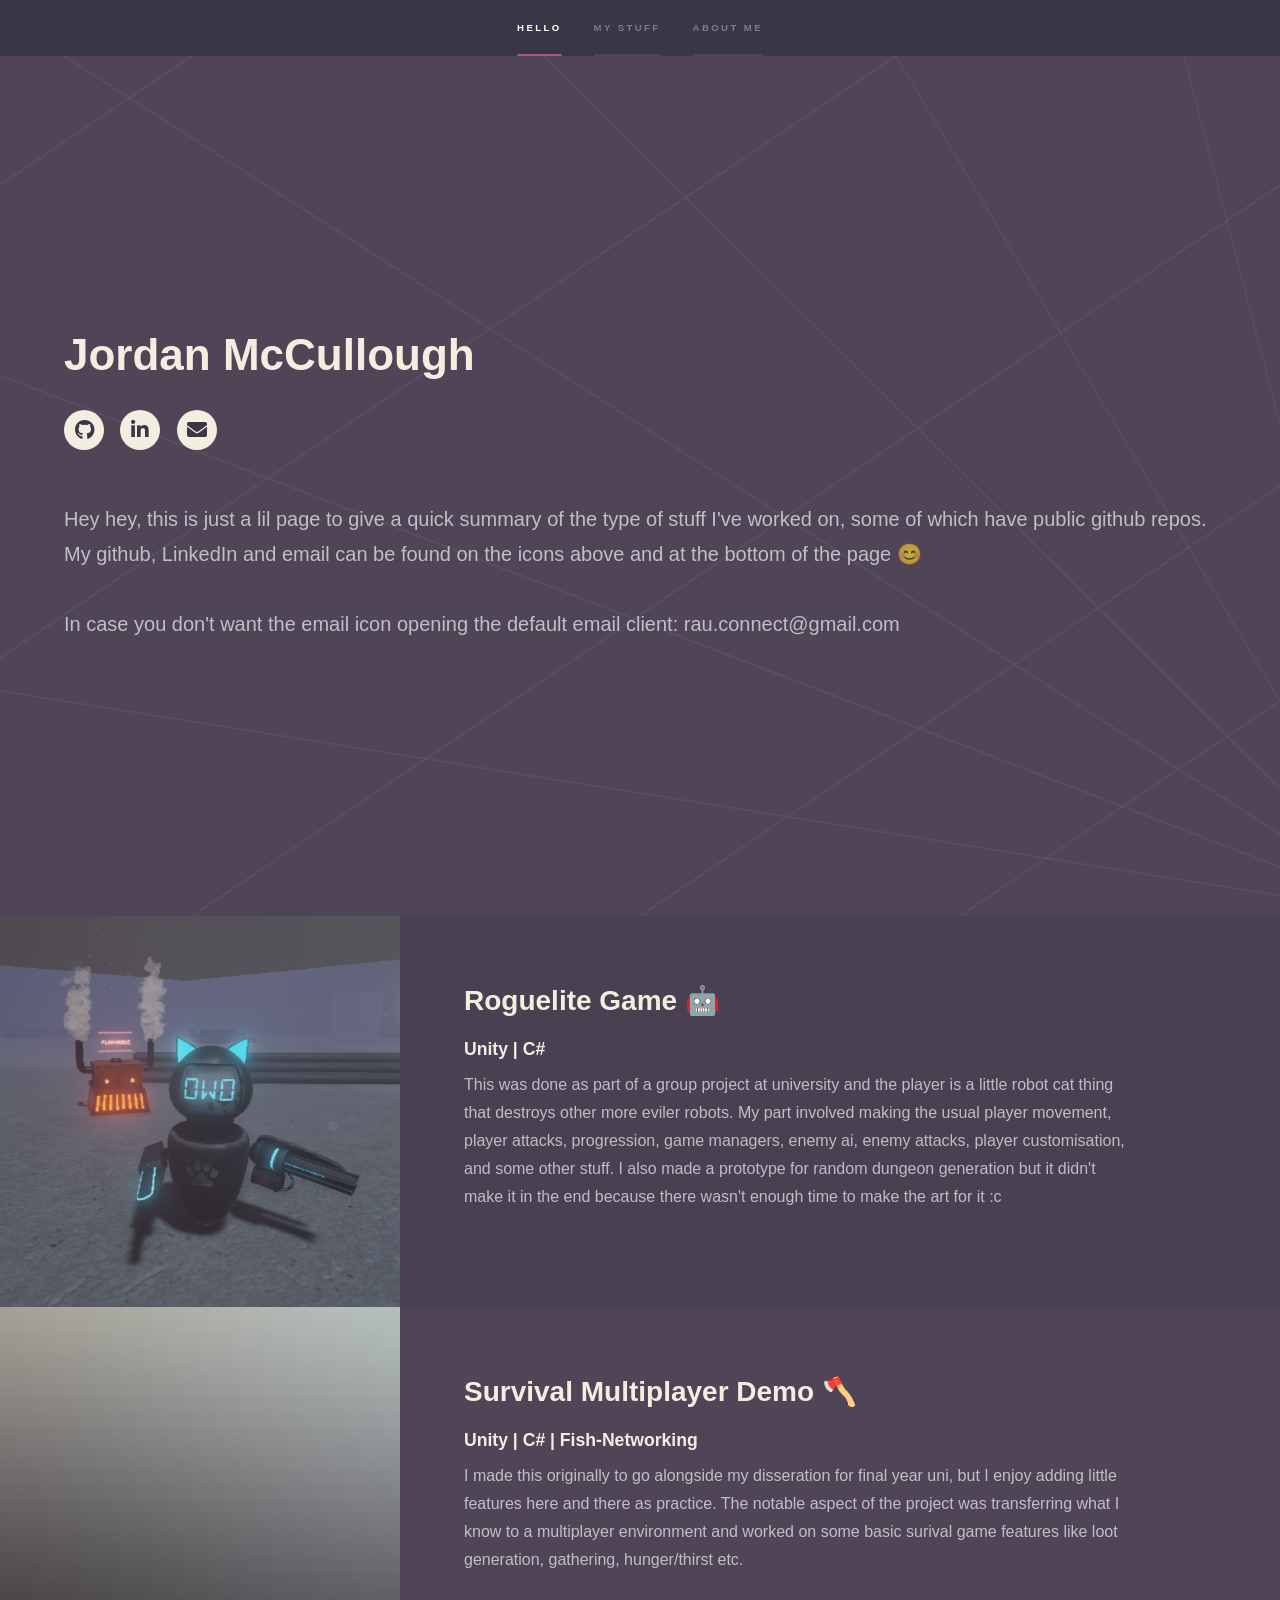
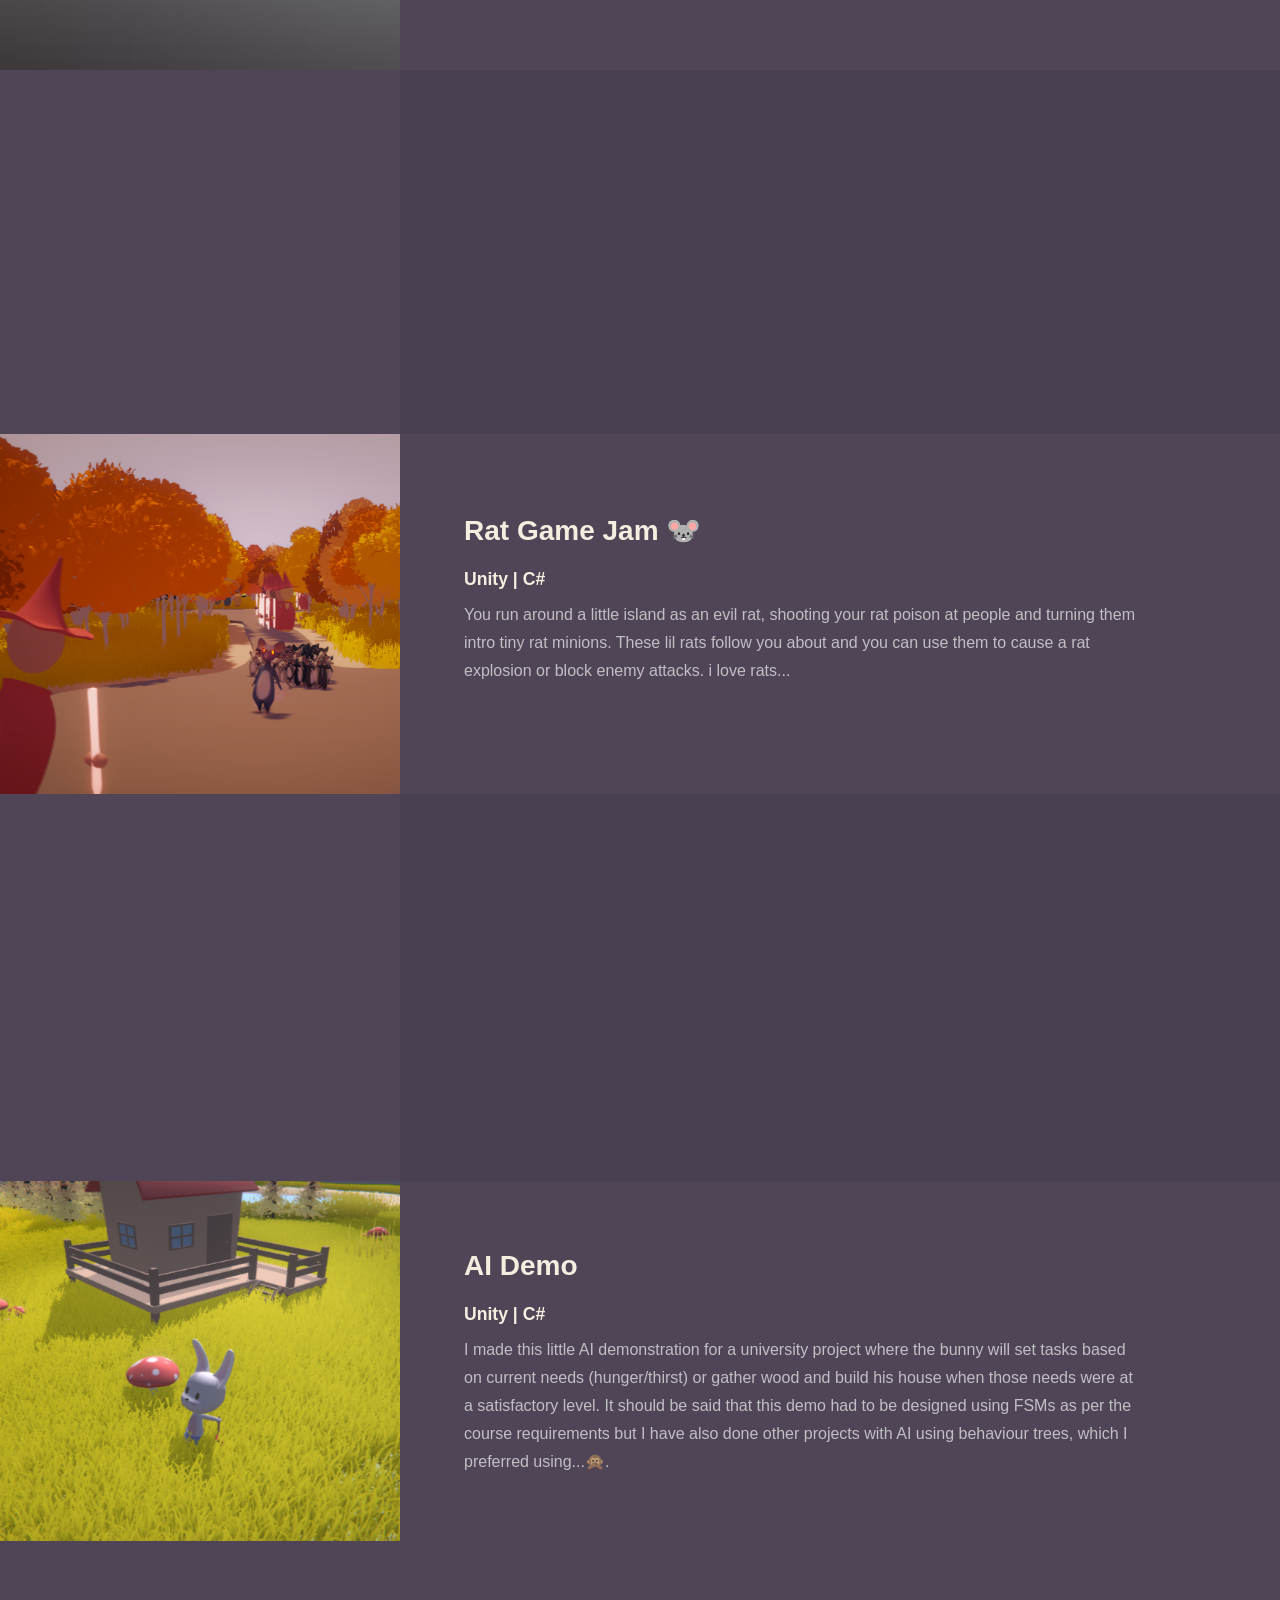
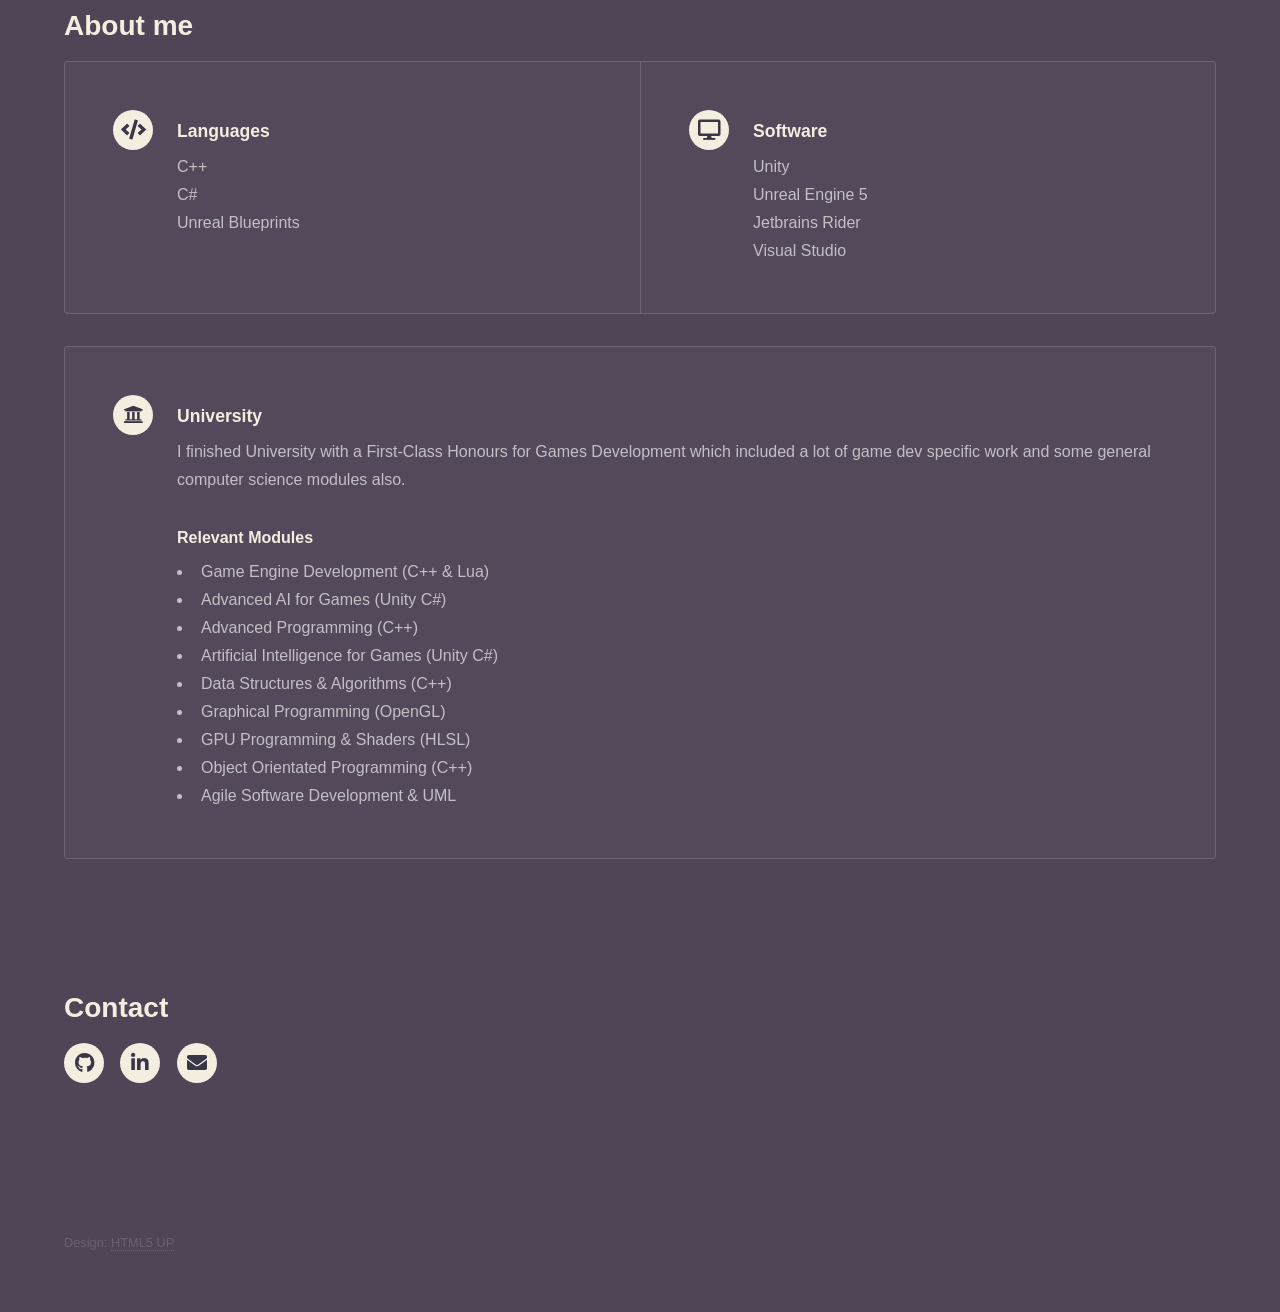
==== index.html @ 9ade55eb "added og image" ====
<!DOCTYPE HTML>
<!--
	Hyperspace by HTML5 UP
	html5up.net | @ajlkn
	Free for personal and commercial use under the CCA 3.0 license (html5up.net/license)
-->
<html>
	<head>
		<title>rau-git portfolio</title>
		<meta charset="utf-8" />
		<meta name="viewport" content="width=device-width, initial-scale=1, user-scalable=no" />
		<link rel="stylesheet" href="assets/css/main.css" />
		<noscript><link rel="stylesheet" href="assets/css/noscript.css" /></noscript>
	</head>
	<body class="is-preload">

		<!-- Sidebar -->
			<section id="sidebar">
				<div class="inner">
					<nav>
						<ul>
							<li><a href="#intro">Hello</a></li>
							<li><a href="#one">My Stuff</a></li>
							<li><a href="#two">About me</a></li>
						</ul>
					</nav>
				</div>
			</section>

		<!-- Wrapper -->
			<div id="wrapper">

				<!-- Intro -->
					<section id="intro" class="wrapper style1 fullscreen fade-up">
						<div class="inner">
							<h1>Jordan McCullough </h1>
							<meta property="og:image" content="images/pic_roguelite_thumbnail.png"/>
							<ul class="icons">
									<li><a href="https://github.com/rau-git" class="icon brands major fa-github"><span class="label">GitHub</span></a></li>
									<li><a href="https://www.linkedin.com/in/jordan-connect/" class="icon brands major fa-linkedin-in"><span class="label">LinkedIn</span></a></li>
									<li><a href=mailto:"rau.connect@gmail.com" class="icon solid major fa-envelope"><span class="label">Email</span></a></li>
								</ul>
							<p> 
								Hey hey, this is just a lil page to give a quick summary of the type of stuff I've worked on, some of which 
								have public github repos. My github, LinkedIn and email can be found on the icons above and at the bottom of the page 😊
								<br><br>
								In case you don't want the email icon opening the default email client: rau.connect@gmail.com  
							</p>
						</div>
					</section>

				<!-- One -->
					<section id="one" class="wrapper style2 spotlights">
						<section>
							<a href="#" class="image"><img src="images/pic_roguelite_thumbnail.png" alt="" data-position="center center" /></a>
							<div class="content">
								<div class="inner">
									<h2>Roguelite Game 🤖</h2>
									<h3>Unity | C#</h3>
									<p>
										This was done as part of a group project at university and the player is a little robot cat thing that destroys other more eviler robots.
										My part involved making the usual player movement, player attacks, progression, game managers, enemy ai, enemy attacks, player customisation,
										and some other stuff. I also made a prototype for random dungeon generation but it didn't make it in the end because there wasn't enough time
										to make the art for it :c
									</p>
									<ul class="actions">
										<!--<li><a href="roguelite_project.html" class="button">More info here :3</a></li>-->
									</ul>
								</div>
							</div>
						</section>
						<section>
							<a href="#" class="image"><img src="images/pic06.jpg" alt="" data-position="center center" /></a>
							<div class="content">
								<div class="inner">
									<h2>Survival Multiplayer Demo 🪓</h2>
									<h3>Unity | C# | Fish-Networking</h3>
									<p>
										I made this originally to go alongside my disseration for final year uni, but I enjoy adding little features here and there 
										as practice. The notable aspect of the project was transferring what I know to a multiplayer environment and worked on some
										basic surival game features like loot generation, gathering, hunger/thirst etc. 
									</p>
									<ul class="actions">
										<!--<li><a href="mp_project.html" class="button">More info here :3</a></li>-->
									</ul>
								</div>
							</div>
						</section>
					
						<section>
							<a href="#" class="image"><img src="images/pic_spookygame_thumbnail.png" alt="" data-position="center center" /></a>
							<div class="content">
								<div class="inner">
									<h2>Spooky Game Jam 🎃</h2>
									<h3>Unity | C#</h3>
									<p>
										A short Unity project for a spooky game jam I participated in. The idea I had was to implement a system where
										the player would take pictures of monsters to capture them inside images, the camera takes an image, 
										captures the spooky dude (kills them) 😼 and prints a photo with some information attached.
									</p>
									<ul class="actions">
										<!--<li><a href="spooky_project.html" class="button">More info here :3</a></li>-->
									</ul>
								</div>
							</div>
						</section>
						<section>
							<a href="#" class="image"><img src="images/pic_ratgame_thumbnail.png" alt="" data-position="center center" /></a>
							<div class="content">
								<div class="inner">
									<h2>Rat Game Jam 🐭</h2>
									<h3>Unity | C#</h3>
									<p>
										You run around a little island as an evil rat, shooting your rat poison at people and turning them intro
										tiny rat minions. These lil rats follow you about and you can use them to cause a rat explosion or block enemy attacks. i love rats...
									</p>
									<ul class="actions">
										<!--<li><a href="rat_project.html" class="button">More info here :3</a></li>-->
									</ul>
								</div>
							</div>
						</section>
						<section>
							<a href="#" class="image"><img src="images/pic_ghostgame_thumbnail.png" alt="" data-position="center center" /></a>
							<div class="content">
								<div class="inner">
									<h2>Current Project 👻</h2>
									<h3>Unreal Engine | Blueprints | C++</h3>
									<p>
										Currently I'm working on learning Unreal Engine by making a ghost hunting game, like Phasmophobia. So far I've been 
										building the base Ghost AI, interactable objects, ghost events and the whole lights system where the ghost (or players) can turn on/off 
										lights or the circuit breaker and stuff, it's also made to work in multiplayer too so that's pretty epic.
										It's fun adding random mixamo fighting animations so the ghost appears and flying kicks people, there's a serious lack of martial arts in these games. 
									</p>
								</div>
							</div>
						</section>
						<section>
						<a href="#" class="image"><img src="images/pic_aidemo_thumbnail.png" alt="" data-position="center center" /></a>
						<div class="content">
							<div class="inner">
								<h2>AI Demo</h2>
								<h3>Unity | C#</h3>
								<p>
									I made this little AI demonstration for a university project where the bunny will set tasks based on current needs (hunger/thirst)
									 or gather wood and build his house when those needs were at a satisfactory level. It should be said that this demo had to be designed
									 using FSMs as per the course requirements but I have also done other projects with AI using behaviour trees, which I preferred using...🙊.
								</p>
							</div>
						</div>
					</section>
					</section>
					
				</section>

				<!-- Two -->
					<section id="two" class="wrapper style3 fade-up">
						<div class="inner">
							<h2>About me</h2>
							<div class="features">
								<section>
									<span class="icon solid major fa-code"></span>
									<h3>Languages</h3>
									<p>
										C++<br>
										C#<br>
										Unreal Blueprints<br>
									</p>
								</section>
								<section>
									<span class="icon solid major fa-desktop"></span>
									<h3>Software</h3>
									<p>
											Unity<br>
											Unreal Engine 5<br>
											Jetbrains Rider<br>
											Visual Studio<br>
									</p>
								</section>
							</div>
							<div class="features2">
								<section>
									<span class="icon solid major fa-university"></span>
									<h3>University</h3>
									<p>
										I finished University with a First-Class Honours for Games Development which included a lot of game dev specific
										work and some general computer science modules also.

										<h4>Relevant Modules</h4>
										<ul>
											<li>Game Engine Development (C++ & Lua)</li>
											<li>Advanced AI for Games (Unity C#)</li>
											<li>Advanced Programming (C++)</li>
											<li>Artificial Intelligence for Games (Unity C#)</li>
											<li>Data Structures & Algorithms (C++)</li>
											<li>Graphical Programming (OpenGL)</li>
											<li>GPU Programming & Shaders (HLSL)</li>
											<li>Object Orientated Programming (C++)</li>
											<li>Agile Software Development & UML</li>
										</ul>
									</p>
								</section>
							</div>
						</div>
					</section>

				<!-- Three -->
					<section id="three" class="wrapper style1 fade-up">
						<div class="inner">
							<h2>Contact</h2>
								<ul class="icons">
									<li><a href="https://github.com/rau-git" class="icon brands major fa-github"><span class="label">GitHub</span></a></li>
									<li><a href="https://www.linkedin.com/in/jordan-connect/" class="icon brands major fa-linkedin-in"><span class="label">LinkedIn</span></a></li>
									<li><a href=mailto:"rau.connect@gmail.com" class="icon solid major fa-envelope"><span class="label">Email</span></a></li>
								</ul>
							</section>
						</div>
					</section>

			</div>

		<!-- Footer -->
		<footer id="footer" class="wrapper alt">
			<div class="inner">
				<ul class="menu">
					<li>Design: <a href="http://html5up.net">HTML5 UP</a></li>
				</ul>
			</div>
		</footer>

		<!-- Scripts -->
			<script src="assets/js/jquery.min.js"></script>
			<script src="assets/js/jquery.scrollex.min.js"></script>
			<script src="assets/js/jquery.scrolly.min.js"></script>
			<script src="assets/js/browser.min.js"></script>
			<script src="assets/js/breakpoints.min.js"></script>
			<script src="assets/js/util.js"></script>
			<script src="assets/js/main.js"></script>

	</body>
</html>
---- assets/css/main.css ----
@import url(fontawesome-all.min.css);

/*
	Hyperspace by HTML5 UP
	html5up.net | @ajlkn
	Free for personal and commercial use under the CCA 3.0 license (html5up.net/license)
*/

html, body, div, span, applet, object,
iframe, h1, h2, h3, h4, h5, h6, p, blockquote,
pre, a, abbr, acronym, address, big, cite,
code, del, dfn, em, img, ins, kbd, q, s, samp,
small, strike, strong, sub, sup, tt, var, b,
u, i, center, dl, dt, dd, ol, ul, li, fieldset,
form, label, legend, table, caption, tbody,
tfoot, thead, tr, th, td, article, aside,
canvas, details, embed, figure, figcaption,
footer, header, hgroup, menu, nav, output, ruby,
section, summary, time, mark, audio, video {
	margin: 0;
	padding: 0;
	border: 0;
	font-size: 100%;
	font: inherit;
	vertical-align: baseline;}

article, aside, details, figcaption, figure,
footer, header, hgroup, menu, nav, section {
	display: block;}

body {
	line-height: 1;
}

ol, ul {
	list-style: none;
}

blockquote, q {
	quotes: none;
}

	blockquote:before, blockquote:after, q:before, q:after {
		content: '';
		content: none;
	}

table {
	border-collapse: collapse;
	border-spacing: 0;
}

body {
	-webkit-text-size-adjust: none;
}

mark {
	background-color: transparent;
	color: inherit;
}

input::-moz-focus-inner {
	border: 0;
	padding: 0;
}

input, select, textarea {
	-moz-appearance: none;
	-webkit-appearance: none;
	-ms-appearance: none;
	appearance: none;
}

/* Basic */

	@-ms-viewport {
		width: device-width;
	}

	body {
		-ms-overflow-style: scrollbar;
	}

	@media screen and (max-width: 480px) {

		html, body {
			min-width: 320px;
		}

	}

	html {
		box-sizing: border-box;
	}

	*, *:before, *:after {
		box-sizing: inherit;
	}

	body {
		background: #4F4557; /* Generic Page BG Color */
	}

		body.is-preload *, body.is-preload *:before, body.is-preload *:after {
			-moz-animation: none !important;
			-webkit-animation: none !important;
			-ms-animation: none !important;
			animation: none !important;
			-moz-transition: none !important;
			-webkit-transition: none !important;
			-ms-transition: none !important;
			transition: none !important;
		}

/* Type */

	body, input, select, textarea {
		color: rgba(255, 255, 255, 0.65);
		font-family: Arial, Helvetica, sans-serif;
		font-size: 16.5pt;
		font-weight: normal;
		line-height: 1.75;
	}

		@media screen and (max-width: 1680px) {

			body, input, select, textarea {
				font-size: 13pt;
			}

		}

		@media screen and (max-width: 1280px) {

			body, input, select, textarea {
				font-size: 12pt;
			}

		}

		@media screen and (max-width: 360px) {

			body, input, select, textarea {
				font-size: 11pt;
			}

		}

	a {
		-moz-transition: color 0.2s ease, border-bottom-color 0.2s ease;
		-webkit-transition: color 0.2s ease, border-bottom-color 0.2s ease;
		-ms-transition: color 0.2s ease, border-bottom-color 0.2s ease;
		transition: color 0.2s ease, border-bottom-color 0.2s ease;
		border-bottom: dotted 1px rgba(255, 255, 255, 0.35);
		color: inherit;
		text-decoration: none;
	}

		a:hover {
			border-bottom-color: transparent;
			color: #F4EEE0;
		}

	strong, b {
		color: #F4EEE0;
		font-weight: bold;
	}

	em, i {
		font-style: italic;
	}

	p {
		margin: 0 0 2em 0;
	}

	h1, h2, h3, h4, h5, h6 {
		color: #F4EEE0;
		font-weight: bold;
		line-height: 1.5;
		margin: 0 0 0.5em 0;
	}

		h1 a, h2 a, h3 a, h4 a, h5 a, h6 a {
			color: inherit;
			text-decoration: none;
		}

	h1 {
		font-size: 2.75em;
	}

		h1.major {
			margin: 0 0 1.3em 0;
			position: relative;
			padding-bottom: 0.35em;
		}

			h1.major:after {
				background-image: -moz-linear-gradient(to right, #F4EEE0, #F4EEE0);
				background-image: -webkit-linear-gradient(to right, #F4EEE0, #F4EEE0);
				background-image: -ms-linear-gradient(to right, #F4EEE0, #F4EEE0);
				background-image: linear-gradient(to right, #F4EEE0, #F4EEE0);
				-moz-transition: max-width 0.2s ease;
				-webkit-transition: max-width 0.2s ease;
				-ms-transition: max-width 0.2s ease;
				transition: max-width 0.2s ease;
				border-radius: 0.2em;
				bottom: 0;
				content: '';
				height: 0.05em;
				position: absolute;
				right: 0;
				width: 100%;
			}

	h2 {
		font-size: 1.75em;
	}

	h3 {
		font-size: 1.1em;
	}

	h4 {
		font-size: 1em;
	}

	h5 {
		font-size: 0.8em;
	}

	h6 {
		font-size: 0.6em;
	}

	@media screen and (max-width: 736px) {

		h1 {
			font-size: 2em;
		}

		h2 {
			font-size: 1.25em;
		}

		h3 {
			font-size: 1em;
		}

		h4 {
			font-size: 0.8em;
		}

		h5 {
			font-size: 0.6em;
		}

		h6 {
			font-size: 0.6em;
		}

	}

	sub {
		font-size: 0.8em;
		position: relative;
		top: 0.5em;
	}

	sup {
		font-size: 0.8em;
		position: relative;
		top: -0.5em;
	}

	blockquote {
		border-left: solid 4px rgba(255, 255, 255, 0.15);
		font-style: italic;
		margin: 0 0 2em 0;
		padding: 0.5em 0 0.5em 2em;
	}

	code {
		background: rgba(255, 255, 255, 0.05);
		border-radius: 0.25em;
		border: solid 1px rgba(255, 255, 255, 0.15);
		font-family: "Courier New", monospace;
		font-size: 0.9em;
		margin: 0 0.25em;
		padding: 0.25em 0.65em;
	}

	pre {
		-webkit-overflow-scrolling: touch;
		font-family: "Courier New", monospace;
		font-size: 0.9em;
		margin: 0 0 2em 0;
	}

		pre code {
			display: block;
			line-height: 1.75em;
			padding: 1em 1.5em;
			overflow-x: auto;
		}

	hr {
		border: 0;
		border-bottom: solid 1px rgba(255, 255, 255, 0.15);
		margin: 2em 0;
	}

		hr.major {
			margin: 3em 0;
		}

	.align-left {
		text-align: left;
	}

	.align-center {
		text-align: center;
	}

	.align-right {
		text-align: right;
	}

/* Row */

	.row {
		display: flex;
		flex-wrap: wrap;
		box-sizing: border-box;
		align-items: stretch;
	}

		.row > * {
			box-sizing: border-box;
		}

		.row.gtr-uniform > * > :last-child {
			margin-bottom: 0;
		}

		.row.aln-left {
			justify-content: flex-start;
		}

		.row.aln-center {
			justify-content: center;
		}

		.row.aln-right {
			justify-content: flex-end;
		}

		.row.aln-top {
			align-items: flex-start;
		}

		.row.aln-middle {
			align-items: center;
		}

		.row.aln-bottom {
			align-items: flex-end;
		}

		.row > .imp {
			order: -1;
		}

		.row > .col-1 {
			width: 8.33333%;
		}

		.row > .off-1 {
			margin-left: 8.33333%;
		}

		.row > .col-2 {
			width: 16.66667%;
		}

		.row > .off-2 {
			margin-left: 16.66667%;
		}

		.row > .col-3 {
			width: 25%;
		}

		.row > .off-3 {
			margin-left: 25%;
		}

		.row > .col-4 {
			width: 33.33333%;
		}

		.row > .off-4 {
			margin-left: 33.33333%;
		}

		.row > .col-5 {
			width: 41.66667%;
		}

		.row > .off-5 {
			margin-left: 41.66667%;
		}

		.row > .col-6 {
			width: 50%;
		}

		.row > .off-6 {
			margin-left: 50%;
		}

		.row > .col-7 {
			width: 58.33333%;
		}

		.row > .off-7 {
			margin-left: 58.33333%;
		}

		.row > .col-8 {
			width: 66.66667%;
		}

		.row > .off-8 {
			margin-left: 66.66667%;
		}

		.row > .col-9 {
			width: 75%;
		}

		.row > .off-9 {
			margin-left: 75%;
		}

		.row > .col-10 {
			width: 83.33333%;
		}

		.row > .off-10 {
			margin-left: 83.33333%;
		}

		.row > .col-11 {
			width: 91.66667%;
		}

		.row > .off-11 {
			margin-left: 91.66667%;
		}

		.row > .col-12 {
			width: 100%;
		}

		.row > .off-12 {
			margin-left: 100%;
		}

		.row.gtr-0 {
			margin-top: 0;
			margin-left: 0em;
		}

			.row.gtr-0 > * {
				padding: 0 0 0 0em;
			}

			.row.gtr-0.gtr-uniform {
				margin-top: 0em;
			}

				.row.gtr-0.gtr-uniform > * {
					padding-top: 0em;
				}

		.row.gtr-25 {
			margin-top: 0;
			margin-left: -0.375em;
		}

			.row.gtr-25 > * {
				padding: 0 0 0 0.375em;
			}

			.row.gtr-25.gtr-uniform {
				margin-top: -0.375em;
			}

				.row.gtr-25.gtr-uniform > * {
					padding-top: 0.375em;
				}

		.row.gtr-50 {
			margin-top: 0;
			margin-left: -0.75em;
		}

			.row.gtr-50 > * {
				padding: 0 0 0 0.75em;
			}

			.row.gtr-50.gtr-uniform {
				margin-top: -0.75em;
			}

				.row.gtr-50.gtr-uniform > * {
					padding-top: 0.75em;
				}

		.row {
			margin-top: 0;
			margin-left: -1.5em;
		}

			.row > * {
				padding: 0 0 0 1.5em;
			}

			.row.gtr-uniform {
				margin-top: -1.5em;
			}

				.row.gtr-uniform > * {
					padding-top: 1.5em;
				}

		.row.gtr-150 {
			margin-top: 0;
			margin-left: -2.25em;
		}

			.row.gtr-150 > * {
				padding: 0 0 0 2.25em;
			}

			.row.gtr-150.gtr-uniform {
				margin-top: -2.25em;
			}

				.row.gtr-150.gtr-uniform > * {
					padding-top: 2.25em;
				}

		.row.gtr-200 {
			margin-top: 0;
			margin-left: -3em;
		}

			.row.gtr-200 > * {
				padding: 0 0 0 3em;
			}

			.row.gtr-200.gtr-uniform {
				margin-top: -3em;
			}

				.row.gtr-200.gtr-uniform > * {
					padding-top: 3em;
				}

		@media screen and (max-width: 1680px) {

			.row {
				display: flex;
				flex-wrap: wrap;
				box-sizing: border-box;
				align-items: stretch;
			}

				.row > * {
					box-sizing: border-box;
				}

				.row.gtr-uniform > * > :last-child {
					margin-bottom: 0;
				}

				.row.aln-left {
					justify-content: flex-start;
				}

				.row.aln-center {
					justify-content: center;
				}

				.row.aln-right {
					justify-content: flex-end;
				}

				.row.aln-top {
					align-items: flex-start;
				}

				.row.aln-middle {
					align-items: center;
				}

				.row.aln-bottom {
					align-items: flex-end;
				}

				.row > .imp-xlarge {
					order: -1;
				}

				.row > .col-1-xlarge {
					width: 8.33333%;
				}

				.row > .off-1-xlarge {
					margin-left: 8.33333%;
				}

				.row > .col-2-xlarge {
					width: 16.66667%;
				}

				.row > .off-2-xlarge {
					margin-left: 16.66667%;
				}

				.row > .col-3-xlarge {
					width: 25%;
				}

				.row > .off-3-xlarge {
					margin-left: 25%;
				}

				.row > .col-4-xlarge {
					width: 33.33333%;
				}

				.row > .off-4-xlarge {
					margin-left: 33.33333%;
				}

				.row > .col-5-xlarge {
					width: 41.66667%;
				}

				.row > .off-5-xlarge {
					margin-left: 41.66667%;
				}

				.row > .col-6-xlarge {
					width: 50%;
				}

				.row > .off-6-xlarge {
					margin-left: 50%;
				}

				.row > .col-7-xlarge {
					width: 58.33333%;
				}

				.row > .off-7-xlarge {
					margin-left: 58.33333%;
				}

				.row > .col-8-xlarge {
					width: 66.66667%;
				}

				.row > .off-8-xlarge {
					margin-left: 66.66667%;
				}

				.row > .col-9-xlarge {
					width: 75%;
				}

				.row > .off-9-xlarge {
					margin-left: 75%;
				}

				.row > .col-10-xlarge {
					width: 83.33333%;
				}

				.row > .off-10-xlarge {
					margin-left: 83.33333%;
				}

				.row > .col-11-xlarge {
					width: 91.66667%;
				}

				.row > .off-11-xlarge {
					margin-left: 91.66667%;
				}

				.row > .col-12-xlarge {
					width: 100%;
				}

				.row > .off-12-xlarge {
					margin-left: 100%;
				}

				.row.gtr-0 {
					margin-top: 0;
					margin-left: 0em;
				}

					.row.gtr-0 > * {
						padding: 0 0 0 0em;
					}

					.row.gtr-0.gtr-uniform {
						margin-top: 0em;
					}

						.row.gtr-0.gtr-uniform > * {
							padding-top: 0em;
						}

				.row.gtr-25 {
					margin-top: 0;
					margin-left: -0.375em;
				}

					.row.gtr-25 > * {
						padding: 0 0 0 0.375em;
					}

					.row.gtr-25.gtr-uniform {
						margin-top: -0.375em;
					}

						.row.gtr-25.gtr-uniform > * {
							padding-top: 0.375em;
						}

				.row.gtr-50 {
					margin-top: 0;
					margin-left: -0.75em;
				}

					.row.gtr-50 > * {
						padding: 0 0 0 0.75em;
					}

					.row.gtr-50.gtr-uniform {
						margin-top: -0.75em;
					}

						.row.gtr-50.gtr-uniform > * {
							padding-top: 0.75em;
						}

				.row {
					margin-top: 0;
					margin-left: -1.5em;
				}

					.row > * {
						padding: 0 0 0 1.5em;
					}

					.row.gtr-uniform {
						margin-top: -1.5em;
					}

						.row.gtr-uniform > * {
							padding-top: 1.5em;
						}

				.row.gtr-150 {
					margin-top: 0;
					margin-left: -2.25em;
				}

					.row.gtr-150 > * {
						padding: 0 0 0 2.25em;
					}

					.row.gtr-150.gtr-uniform {
						margin-top: -2.25em;
					}

						.row.gtr-150.gtr-uniform > * {
							padding-top: 2.25em;
						}

				.row.gtr-200 {
					margin-top: 0;
					margin-left: -3em;
				}

					.row.gtr-200 > * {
						padding: 0 0 0 3em;
					}

					.row.gtr-200.gtr-uniform {
						margin-top: -3em;
					}

						.row.gtr-200.gtr-uniform > * {
							padding-top: 3em;
						}

		}

		@media screen and (max-width: 1280px) {

			.row {
				display: flex;
				flex-wrap: wrap;
				box-sizing: border-box;
				align-items: stretch;
			}

				.row > * {
					box-sizing: border-box;
				}

				.row.gtr-uniform > * > :last-child {
					margin-bottom: 0;
				}

				.row.aln-left {
					justify-content: flex-start;
				}

				.row.aln-center {
					justify-content: center;
				}

				.row.aln-right {
					justify-content: flex-end;
				}

				.row.aln-top {
					align-items: flex-start;
				}

				.row.aln-middle {
					align-items: center;
				}

				.row.aln-bottom {
					align-items: flex-end;
				}

				.row > .imp-large {
					order: -1;
				}

				.row > .col-1-large {
					width: 8.33333%;
				}

				.row > .off-1-large {
					margin-left: 8.33333%;
				}

				.row > .col-2-large {
					width: 16.66667%;
				}

				.row > .off-2-large {
					margin-left: 16.66667%;
				}

				.row > .col-3-large {
					width: 25%;
				}

				.row > .off-3-large {
					margin-left: 25%;
				}

				.row > .col-4-large {
					width: 33.33333%;
				}

				.row > .off-4-large {
					margin-left: 33.33333%;
				}

				.row > .col-5-large {
					width: 41.66667%;
				}

				.row > .off-5-large {
					margin-left: 41.66667%;
				}

				.row > .col-6-large {
					width: 50%;
				}

				.row > .off-6-large {
					margin-left: 50%;
				}

				.row > .col-7-large {
					width: 58.33333%;
				}

				.row > .off-7-large {
					margin-left: 58.33333%;
				}

				.row > .col-8-large {
					width: 66.66667%;
				}

				.row > .off-8-large {
					margin-left: 66.66667%;
				}

				.row > .col-9-large {
					width: 75%;
				}

				.row > .off-9-large {
					margin-left: 75%;
				}

				.row > .col-10-large {
					width: 83.33333%;
				}

				.row > .off-10-large {
					margin-left: 83.33333%;
				}

				.row > .col-11-large {
					width: 91.66667%;
				}

				.row > .off-11-large {
					margin-left: 91.66667%;
				}

				.row > .col-12-large {
					width: 100%;
				}

				.row > .off-12-large {
					margin-left: 100%;
				}

				.row.gtr-0 {
					margin-top: 0;
					margin-left: 0em;
				}

					.row.gtr-0 > * {
						padding: 0 0 0 0em;
					}

					.row.gtr-0.gtr-uniform {
						margin-top: 0em;
					}

						.row.gtr-0.gtr-uniform > * {
							padding-top: 0em;
						}

				.row.gtr-25 {
					margin-top: 0;
					margin-left: -0.375em;
				}

					.row.gtr-25 > * {
						padding: 0 0 0 0.375em;
					}

					.row.gtr-25.gtr-uniform {
						margin-top: -0.375em;
					}

						.row.gtr-25.gtr-uniform > * {
							padding-top: 0.375em;
						}

				.row.gtr-50 {
					margin-top: 0;
					margin-left: -0.75em;
				}

					.row.gtr-50 > * {
						padding: 0 0 0 0.75em;
					}

					.row.gtr-50.gtr-uniform {
						margin-top: -0.75em;
					}

						.row.gtr-50.gtr-uniform > * {
							padding-top: 0.75em;
						}

				.row {
					margin-top: 0;
					margin-left: -1.5em;
				}

					.row > * {
						padding: 0 0 0 1.5em;
					}

					.row.gtr-uniform {
						margin-top: -1.5em;
					}

						.row.gtr-uniform > * {
							padding-top: 1.5em;
						}

				.row.gtr-150 {
					margin-top: 0;
					margin-left: -2.25em;
				}

					.row.gtr-150 > * {
						padding: 0 0 0 2.25em;
					}

					.row.gtr-150.gtr-uniform {
						margin-top: -2.25em;
					}

						.row.gtr-150.gtr-uniform > * {
							padding-top: 2.25em;
						}

				.row.gtr-200 {
					margin-top: 0;
					margin-left: -3em;
				}

					.row.gtr-200 > * {
						padding: 0 0 0 3em;
					}

					.row.gtr-200.gtr-uniform {
						margin-top: -3em;
					}

						.row.gtr-200.gtr-uniform > * {
							padding-top: 3em;
						}

		}

		@media screen and (max-width: 980px) {

			.row {
				display: flex;
				flex-wrap: wrap;
				box-sizing: border-box;
				align-items: stretch;
			}

				.row > * {
					box-sizing: border-box;
				}

				.row.gtr-uniform > * > :last-child {
					margin-bottom: 0;
				}

				.row.aln-left {
					justify-content: flex-start;
				}

				.row.aln-center {
					justify-content: center;
				}

				.row.aln-right {
					justify-content: flex-end;
				}

				.row.aln-top {
					align-items: flex-start;
				}

				.row.aln-middle {
					align-items: center;
				}

				.row.aln-bottom {
					align-items: flex-end;
				}

				.row > .imp-medium {
					order: -1;
				}

				.row > .col-1-medium {
					width: 8.33333%;
				}

				.row > .off-1-medium {
					margin-left: 8.33333%;
				}

				.row > .col-2-medium {
					width: 16.66667%;
				}

				.row > .off-2-medium {
					margin-left: 16.66667%;
				}

				.row > .col-3-medium {
					width: 25%;
				}

				.row > .off-3-medium {
					margin-left: 25%;
				}

				.row > .col-4-medium {
					width: 33.33333%;
				}

				.row > .off-4-medium {
					margin-left: 33.33333%;
				}

				.row > .col-5-medium {
					width: 41.66667%;
				}

				.row > .off-5-medium {
					margin-left: 41.66667%;
				}

				.row > .col-6-medium {
					width: 50%;
				}

				.row > .off-6-medium {
					margin-left: 50%;
				}

				.row > .col-7-medium {
					width: 58.33333%;
				}

				.row > .off-7-medium {
					margin-left: 58.33333%;
				}

				.row > .col-8-medium {
					width: 66.66667%;
				}

				.row > .off-8-medium {
					margin-left: 66.66667%;
				}

				.row > .col-9-medium {
					width: 75%;
				}

				.row > .off-9-medium {
					margin-left: 75%;
				}

				.row > .col-10-medium {
					width: 83.33333%;
				}

				.row > .off-10-medium {
					margin-left: 83.33333%;
				}

				.row > .col-11-medium {
					width: 91.66667%;
				}

				.row > .off-11-medium {
					margin-left: 91.66667%;
				}

				.row > .col-12-medium {
					width: 100%;
				}

				.row > .off-12-medium {
					margin-left: 100%;
				}

				.row.gtr-0 {
					margin-top: 0;
					margin-left: 0em;
				}

					.row.gtr-0 > * {
						padding: 0 0 0 0em;
					}

					.row.gtr-0.gtr-uniform {
						margin-top: 0em;
					}

						.row.gtr-0.gtr-uniform > * {
							padding-top: 0em;
						}

				.row.gtr-25 {
					margin-top: 0;
					margin-left: -0.375em;
				}

					.row.gtr-25 > * {
						padding: 0 0 0 0.375em;
					}

					.row.gtr-25.gtr-uniform {
						margin-top: -0.375em;
					}

						.row.gtr-25.gtr-uniform > * {
							padding-top: 0.375em;
						}

				.row.gtr-50 {
					margin-top: 0;
					margin-left: -0.75em;
				}

					.row.gtr-50 > * {
						padding: 0 0 0 0.75em;
					}

					.row.gtr-50.gtr-uniform {
						margin-top: -0.75em;
					}

						.row.gtr-50.gtr-uniform > * {
							padding-top: 0.75em;
						}

				.row {
					margin-top: 0;
					margin-left: -1.5em;
				}

					.row > * {
						padding: 0 0 0 1.5em;
					}

					.row.gtr-uniform {
						margin-top: -1.5em;
					}

						.row.gtr-uniform > * {
							padding-top: 1.5em;
						}

				.row.gtr-150 {
					margin-top: 0;
					margin-left: -2.25em;
				}

					.row.gtr-150 > * {
						padding: 0 0 0 2.25em;
					}

					.row.gtr-150.gtr-uniform {
						margin-top: -2.25em;
					}

						.row.gtr-150.gtr-uniform > * {
							padding-top: 2.25em;
						}

				.row.gtr-200 {
					margin-top: 0;
					margin-left: -3em;
				}

					.row.gtr-200 > * {
						padding: 0 0 0 3em;
					}

					.row.gtr-200.gtr-uniform {
						margin-top: -3em;
					}

						.row.gtr-200.gtr-uniform > * {
							padding-top: 3em;
						}

		}

		@media screen and (max-width: 736px) {

			.row {
				display: flex;
				flex-wrap: wrap;
				box-sizing: border-box;
				align-items: stretch;
			}

				.row > * {
					box-sizing: border-box;
				}

				.row.gtr-uniform > * > :last-child {
					margin-bottom: 0;
				}

				.row.aln-left {
					justify-content: flex-start;
				}

				.row.aln-center {
					justify-content: center;
				}

				.row.aln-right {
					justify-content: flex-end;
				}

				.row.aln-top {
					align-items: flex-start;
				}

				.row.aln-middle {
					align-items: center;
				}

				.row.aln-bottom {
					align-items: flex-end;
				}

				.row > .imp-small {
					order: -1;
				}

				.row > .col-1-small {
					width: 8.33333%;
				}

				.row > .off-1-small {
					margin-left: 8.33333%;
				}

				.row > .col-2-small {
					width: 16.66667%;
				}

				.row > .off-2-small {
					margin-left: 16.66667%;
				}

				.row > .col-3-small {
					width: 25%;
				}

				.row > .off-3-small {
					margin-left: 25%;
				}

				.row > .col-4-small {
					width: 33.33333%;
				}

				.row > .off-4-small {
					margin-left: 33.33333%;
				}

				.row > .col-5-small {
					width: 41.66667%;
				}

				.row > .off-5-small {
					margin-left: 41.66667%;
				}

				.row > .col-6-small {
					width: 50%;
				}

				.row > .off-6-small {
					margin-left: 50%;
				}

				.row > .col-7-small {
					width: 58.33333%;
				}

				.row > .off-7-small {
					margin-left: 58.33333%;
				}

				.row > .col-8-small {
					width: 66.66667%;
				}

				.row > .off-8-small {
					margin-left: 66.66667%;
				}

				.row > .col-9-small {
					width: 75%;
				}

				.row > .off-9-small {
					margin-left: 75%;
				}

				.row > .col-10-small {
					width: 83.33333%;
				}

				.row > .off-10-small {
					margin-left: 83.33333%;
				}

				.row > .col-11-small {
					width: 91.66667%;
				}

				.row > .off-11-small {
					margin-left: 91.66667%;
				}

				.row > .col-12-small {
					width: 100%;
				}

				.row > .off-12-small {
					margin-left: 100%;
				}

				.row.gtr-0 {
					margin-top: 0;
					margin-left: 0em;
				}

					.row.gtr-0 > * {
						padding: 0 0 0 0em;
					}

					.row.gtr-0.gtr-uniform {
						margin-top: 0em;
					}

						.row.gtr-0.gtr-uniform > * {
							padding-top: 0em;
						}

				.row.gtr-25 {
					margin-top: 0;
					margin-left: -0.375em;
				}

					.row.gtr-25 > * {
						padding: 0 0 0 0.375em;
					}

					.row.gtr-25.gtr-uniform {
						margin-top: -0.375em;
					}

						.row.gtr-25.gtr-uniform > * {
							padding-top: 0.375em;
						}

				.row.gtr-50 {
					margin-top: 0;
					margin-left: -0.75em;
				}

					.row.gtr-50 > * {
						padding: 0 0 0 0.75em;
					}

					.row.gtr-50.gtr-uniform {
						margin-top: -0.75em;
					}

						.row.gtr-50.gtr-uniform > * {
							padding-top: 0.75em;
						}

				.row {
					margin-top: 0;
					margin-left: -1.5em;
				}

					.row > * {
						padding: 0 0 0 1.5em;
					}

					.row.gtr-uniform {
						margin-top: -1.5em;
					}

						.row.gtr-uniform > * {
							padding-top: 1.5em;
						}

				.row.gtr-150 {
					margin-top: 0;
					margin-left: -2.25em;
				}

					.row.gtr-150 > * {
						padding: 0 0 0 2.25em;
					}

					.row.gtr-150.gtr-uniform {
						margin-top: -2.25em;
					}

						.row.gtr-150.gtr-uniform > * {
							padding-top: 2.25em;
						}

				.row.gtr-200 {
					margin-top: 0;
					margin-left: -3em;
				}

					.row.gtr-200 > * {
						padding: 0 0 0 3em;
					}

					.row.gtr-200.gtr-uniform {
						margin-top: -3em;
					}

						.row.gtr-200.gtr-uniform > * {
							padding-top: 3em;
						}

		}

		@media screen and (max-width: 480px) {

			.row {
				display: flex;
				flex-wrap: wrap;
				box-sizing: border-box;
				align-items: stretch;
			}

				.row > * {
					box-sizing: border-box;
				}

				.row.gtr-uniform > * > :last-child {
					margin-bottom: 0;
				}

				.row.aln-left {
					justify-content: flex-start;
				}

				.row.aln-center {
					justify-content: center;
				}

				.row.aln-right {
					justify-content: flex-end;
				}

				.row.aln-top {
					align-items: flex-start;
				}

				.row.aln-middle {
					align-items: center;
				}

				.row.aln-bottom {
					align-items: flex-end;
				}

				.row > .imp-xsmall {
					order: -1;
				}

				.row > .col-1-xsmall {
					width: 8.33333%;
				}

				.row > .off-1-xsmall {
					margin-left: 8.33333%;
				}

				.row > .col-2-xsmall {
					width: 16.66667%;
				}

				.row > .off-2-xsmall {
					margin-left: 16.66667%;
				}

				.row > .col-3-xsmall {
					width: 25%;
				}

				.row > .off-3-xsmall {
					margin-left: 25%;
				}

				.row > .col-4-xsmall {
					width: 33.33333%;
				}

				.row > .off-4-xsmall {
					margin-left: 33.33333%;
				}

				.row > .col-5-xsmall {
					width: 41.66667%;
				}

				.row > .off-5-xsmall {
					margin-left: 41.66667%;
				}

				.row > .col-6-xsmall {
					width: 50%;
				}

				.row > .off-6-xsmall {
					margin-left: 50%;
				}

				.row > .col-7-xsmall {
					width: 58.33333%;
				}

				.row > .off-7-xsmall {
					margin-left: 58.33333%;
				}

				.row > .col-8-xsmall {
					width: 66.66667%;
				}

				.row > .off-8-xsmall {
					margin-left: 66.66667%;
				}

				.row > .col-9-xsmall {
					width: 75%;
				}

				.row > .off-9-xsmall {
					margin-left: 75%;
				}

				.row > .col-10-xsmall {
					width: 83.33333%;
				}

				.row > .off-10-xsmall {
					margin-left: 83.33333%;
				}

				.row > .col-11-xsmall {
					width: 91.66667%;
				}

				.row > .off-11-xsmall {
					margin-left: 91.66667%;
				}

				.row > .col-12-xsmall {
					width: 100%;
				}

				.row > .off-12-xsmall {
					margin-left: 100%;
				}

				.row.gtr-0 {
					margin-top: 0;
					margin-left: 0em;
				}

					.row.gtr-0 > * {
						padding: 0 0 0 0em;
					}

					.row.gtr-0.gtr-uniform {
						margin-top: 0em;
					}

						.row.gtr-0.gtr-uniform > * {
							padding-top: 0em;
						}

				.row.gtr-25 {
					margin-top: 0;
					margin-left: -0.375em;
				}

					.row.gtr-25 > * {
						padding: 0 0 0 0.375em;
					}

					.row.gtr-25.gtr-uniform {
						margin-top: -0.375em;
					}

						.row.gtr-25.gtr-uniform > * {
							padding-top: 0.375em;
						}

				.row.gtr-50 {
					margin-top: 0;
					margin-left: -0.75em;
				}

					.row.gtr-50 > * {
						padding: 0 0 0 0.75em;
					}

					.row.gtr-50.gtr-uniform {
						margin-top: -0.75em;
					}

						.row.gtr-50.gtr-uniform > * {
							padding-top: 0.75em;
						}

				.row {
					margin-top: 0;
					margin-left: -1.5em;
				}

					.row > * {
						padding: 0 0 0 1.5em;
					}

					.row.gtr-uniform {
						margin-top: -1.5em;
					}

						.row.gtr-uniform > * {
							padding-top: 1.5em;
						}

				.row.gtr-150 {
					margin-top: 0;
					margin-left: -2.25em;
				}

					.row.gtr-150 > * {
						padding: 0 0 0 2.25em;
					}

					.row.gtr-150.gtr-uniform {
						margin-top: -2.25em;
					}

						.row.gtr-150.gtr-uniform > * {
							padding-top: 2.25em;
						}

				.row.gtr-200 {
					margin-top: 0;
					margin-left: -3em;
				}

					.row.gtr-200 > * {
						padding: 0 0 0 3em;
					}

					.row.gtr-200.gtr-uniform {
						margin-top: -3em;
					}

						.row.gtr-200.gtr-uniform > * {
							padding-top: 3em;
						}

		}

/* Box */

	.box {
		border-radius: 0.25em;
		border: solid 1px rgba(255, 255, 255, 0.15);
		margin-bottom: 2em;
		padding: 1.5em;
	}

		.box > :last-child,
		.box > :last-child > :last-child,
		.box > :last-child > :last-child > :last-child {
			margin-bottom: 0;
		}

		.box.alt {
			border: 0;
			border-radius: 0;
			padding: 0;
		}

/* Button */

	input[type="submit"],
	input[type="reset"],
	input[type="button"],
	button,
	.button {
		-moz-appearance: none;
		-webkit-appearance: none;
		-ms-appearance: none;
		appearance: none;
		-moz-transition: border-color 0.2s ease;
		-webkit-transition: border-color 0.2s ease;
		-ms-transition: border-color 0.2s ease;
		transition: border-color 0.2s ease;
		background-color: rgba(0, 0, 0, 0.05);
		border: solid 0.5px !important;
		border-color: rgba(255, 255, 255, 0.25) !important;
		border-radius: 3em;
		color: #F4EEE0 !important;
		cursor: pointer;
		display: inline-block;
		font-size: 0.6em;
		font-weight: bold;
		height: calc(4.75em + 2px);
		letter-spacing: 0.25em;
		line-height: 4.75em;
		outline: 0;
		padding: 0 3.75em;
		position: relative;
		text-align: center;
		text-decoration: none;
		text-transform: uppercase;
		white-space: nowrap;
	}

		input[type="submit"]:after,
		input[type="reset"]:after,
		input[type="button"]:after,
		button:after,
		.button:after {
			-moz-transform: scale(0.25);
			-webkit-transform: scale(0.25);
			-ms-transform: scale(0.25);
			transform: scale(0.25);
			pointer-events: none;
			-moz-transition: opacity 0.2s ease, -moz-transform 0.2s ease;
			-webkit-transition: opacity 0.2s ease, -webkit-transform 0.2s ease;
			-ms-transition: opacity 0.2s ease, -ms-transform 0.2s ease;
			transition: opacity 0.2s ease, transform 0.2s ease;
			background: #F4EEE0;
			border-radius: 3em;
			content: '';
			height: 100%;
			left: 0;
			opacity: 0;
			position: absolute;
			top: 0;
			width: 100%;
		}

		input[type="submit"].icon:before,
		input[type="reset"].icon:before,
		input[type="button"].icon:before,
		button.icon:before,
		.button.icon:before {
			margin-right: 0.75em;
		}

		input[type="submit"].fit,
		input[type="reset"].fit,
		input[type="button"].fit,
		button.fit,
		.button.fit {
			width: 100%;
		}

		input[type="submit"].small,
		input[type="reset"].small,
		input[type="button"].small,
		button.small,
		.button.small {
			font-size: 0.4em;
		}

		input[type="submit"].large,
		input[type="reset"].large,
		input[type="button"].large,
		button.large,
		.button.large {
			font-size: 0.8em;
		}

		input[type="submit"].primary,
		input[type="reset"].primary,
		input[type="button"].primary,
		button.primary,
		.button.primary {
			background-color: #F4EEE0;
			color: #4F4557 !important;
		}

			input[type="submit"].primary:after,
			input[type="reset"].primary:after,
			input[type="button"].primary:after,
			button.primary:after,
			.button.primary:after {
				display: none;
			}

		input[type="submit"].disabled, input[type="submit"]:disabled,
		input[type="reset"].disabled,
		input[type="reset"]:disabled,
		input[type="button"].disabled,
		input[type="button"]:disabled,
		button.disabled,
		button:disabled,
		.button.disabled,
		.button:disabled {
			cursor: default;
			opacity: 0.5;
			pointer-events: none;
		}

		input[type="submit"]:hover,
		input[type="reset"]:hover,
		input[type="button"]:hover,
		button:hover,
		.button:hover {
			border-color: rgba(255, 255, 255, 0.55) !important;
		}

			input[type="submit"]:hover:after,
			input[type="reset"]:hover:after,
			input[type="button"]:hover:after,
			button:hover:after,
			.button:hover:after {
				opacity: 0.05;
				-moz-transform: scale(1);
				-webkit-transform: scale(1);
				-ms-transform: scale(1);
				transform: scale(1);
			}

			input[type="submit"]:hover:active,
			input[type="reset"]:hover:active,
			input[type="button"]:hover:active,
			button:hover:active,
			.button:hover:active {
				border-color: #F4EEE0 !important;
			}

				input[type="submit"]:hover:active:after,
				input[type="reset"]:hover:active:after,
				input[type="button"]:hover:active:after,
				button:hover:active:after,
				.button:hover:active:after {
					opacity: 0.1;
				}

/* Features */

	.features {
		display: -moz-flex;
		display: -webkit-flex;
		display: -ms-flex;
		display: flex;
		-moz-flex-wrap: wrap;
		-webkit-flex-wrap: wrap;
		-ms-flex-wrap: wrap;
		flex-wrap: wrap;
		border-radius: 0.25em;
		border: solid 1px rgba(255, 255, 255, 0.15);
		background: rgba(255, 255, 255, 0.025);
		margin: 0 0 2em 0;
	}

		.features section {
			padding: 3.5em 3em 1em 7em ;
			width: 50%;
			border-top: solid 1px rgba(255, 255, 255, 0.15);
			position: relative;
		}

			.features section:nth-child(-n + 2) {
				border-top-width: 0;
			}

			.features section:nth-child(2n) {
				border-left: solid 1px rgba(255, 255, 255, 0.15);
			}

			.features section .icon {
				-moz-transition: opacity 0.5s ease, -moz-transform 0.5s ease;
				-webkit-transition: opacity 0.5s ease, -webkit-transform 0.5s ease;
				-ms-transition: opacity 0.5s ease, -ms-transform 0.5s ease;
				transition: opacity 0.5s ease, transform 0.5s ease;
				-moz-transition-delay: 1s;
				-webkit-transition-delay: 1s;
				-ms-transition-delay: 1s;
				transition-delay: 1s;
				-moz-transform: scale(1);
				-webkit-transform: scale(1);
				-ms-transform: scale(1);
				transform: scale(1);
				position: absolute;
				left: 3em;
				top: 3em;
				opacity: 1;
			}

			.features section:nth-child(1) .icon {
				-moz-transition-delay: 0.15s;
				-webkit-transition-delay: 0.15s;
				-ms-transition-delay: 0.15s;
				transition-delay: 0.15s;
			}

			.features section:nth-child(2) .icon {
				-moz-transition-delay: 0.3s;
				-webkit-transition-delay: 0.3s;
				-ms-transition-delay: 0.3s;
				transition-delay: 0.3s;
			}

			.features section:nth-child(3) .icon {
				-moz-transition-delay: 0.45s;
				-webkit-transition-delay: 0.45s;
				-ms-transition-delay: 0.45s;
				transition-delay: 0.45s;
			}

			.features section:nth-child(4) .icon {
				-moz-transition-delay: 0.6s;
				-webkit-transition-delay: 0.6s;
				-ms-transition-delay: 0.6s;
				transition-delay: 0.6s;
			}

			.features section:nth-child(5) .icon {
				-moz-transition-delay: 0.75s;
				-webkit-transition-delay: 0.75s;
				-ms-transition-delay: 0.75s;
				transition-delay: 0.75s;
			}

			.features section:nth-child(6) .icon {
				-moz-transition-delay: 0.9s;
				-webkit-transition-delay: 0.9s;
				-ms-transition-delay: 0.9s;
				transition-delay: 0.9s;
			}

			.features section:nth-child(7) .icon {
				-moz-transition-delay: 1.05s;
				-webkit-transition-delay: 1.05s;
				-ms-transition-delay: 1.05s;
				transition-delay: 1.05s;
			}

			.features section:nth-child(8) .icon {
				-moz-transition-delay: 1.2s;
				-webkit-transition-delay: 1.2s;
				-ms-transition-delay: 1.2s;
				transition-delay: 1.2s;
			}

			.features section:nth-child(9) .icon {
				-moz-transition-delay: 1.35s;
				-webkit-transition-delay: 1.35s;
				-ms-transition-delay: 1.35s;
				transition-delay: 1.35s;
			}

			.features section:nth-child(10) .icon {
				-moz-transition-delay: 1.5s;
				-webkit-transition-delay: 1.5s;
				-ms-transition-delay: 1.5s;
				transition-delay: 1.5s;
			}

			.features section:nth-child(11) .icon {
				-moz-transition-delay: 1.65s;
				-webkit-transition-delay: 1.65s;
				-ms-transition-delay: 1.65s;
				transition-delay: 1.65s;
			}

			.features section:nth-child(12) .icon {
				-moz-transition-delay: 1.8s;
				-webkit-transition-delay: 1.8s;
				-ms-transition-delay: 1.8s;
				transition-delay: 1.8s;
			}

			.features section:nth-child(13) .icon {
				-moz-transition-delay: 1.95s;
				-webkit-transition-delay: 1.95s;
				-ms-transition-delay: 1.95s;
				transition-delay: 1.95s;
			}

			.features section:nth-child(14) .icon {
				-moz-transition-delay: 2.1s;
				-webkit-transition-delay: 2.1s;
				-ms-transition-delay: 2.1s;
				transition-delay: 2.1s;
			}

			.features section:nth-child(15) .icon {
				-moz-transition-delay: 2.25s;
				-webkit-transition-delay: 2.25s;
				-ms-transition-delay: 2.25s;
				transition-delay: 2.25s;
			}

			.features section:nth-child(16) .icon {
				-moz-transition-delay: 2.4s;
				-webkit-transition-delay: 2.4s;
				-ms-transition-delay: 2.4s;
				transition-delay: 2.4s;
			}

			.features section:nth-child(17) .icon {
				-moz-transition-delay: 2.55s;
				-webkit-transition-delay: 2.55s;
				-ms-transition-delay: 2.55s;
				transition-delay: 2.55s;
			}

			.features section:nth-child(18) .icon {
				-moz-transition-delay: 2.7s;
				-webkit-transition-delay: 2.7s;
				-ms-transition-delay: 2.7s;
				transition-delay: 2.7s;
			}

			.features section:nth-child(19) .icon {
				-moz-transition-delay: 2.85s;
				-webkit-transition-delay: 2.85s;
				-ms-transition-delay: 2.85s;
				transition-delay: 2.85s;
			}

			.features section:nth-child(20) .icon {
				-moz-transition-delay: 3s;
				-webkit-transition-delay: 3s;
				-ms-transition-delay: 3s;
				transition-delay: 3s;
			}

		.features.inactive section .icon {
			-moz-transform: scale(0.5);
			-webkit-transform: scale(0.5);
			-ms-transform: scale(0.5);
			transform: scale(0.5);
			opacity: 0;
		}

		@media screen and (max-width: 980px) {

			.features {
				display: block;
			}

				.features section {
					border-top-width: 1px !important;
					border-left-width: 0 !important;
					width: 100%;
				}

					.features section:first-child {
						border-top-width: 0 !important;
					}

		}

		@media screen and (max-width: 736px) {

			.features section {
				padding: 2.5em 1.5em 0.1em 5.5em ;
			}

				.features section .icon {
					left: 1.5em;
					top: 2em;
				}

		}

		@media screen and (max-width: 480px) {

			.features section {
				padding: 2em 1.5em 0.1em 1.5em ;
			}

				.features section .icon {
					left: 0;
					position: relative;
					top: 0;
				}

		}


/* Features2 */

.features2 {
	display: -moz-flex;
	display: -webkit-flex;
	display: -ms-flex;
	display: flex;
	-moz-flex-wrap: wrap;
	-webkit-flex-wrap: wrap;
	-ms-flex-wrap: wrap;
	flex-wrap: wrap;
	border-radius: 0.25em;
	border: solid 1px rgba(255, 255, 255, 0.15);
	background: rgba(255, 255, 255, 0.025);
	margin: 0 0 2em 0;
}

	.features2 section {
		padding: 3.5em 3em 1em 7em ;
		width: 100%;
		border-top: solid 1px rgba(255, 255, 255, 0.15);
		position: relative;
	}

		.features2 section:nth-child(-n + 2) {
			border-top-width: 0;
		}

		.features2 section:nth-child(2n) {
			border-left: solid 1px rgba(255, 255, 255, 0.15);
		}

		.features2 section .icon {
			-moz-transition: opacity 0.5s ease, -moz-transform 0.5s ease;
			-webkit-transition: opacity 0.5s ease, -webkit-transform 0.5s ease;
			-ms-transition: opacity 0.5s ease, -ms-transform 0.5s ease;
			transition: opacity 0.5s ease, transform 0.5s ease;
			-moz-transition-delay: 1s;
			-webkit-transition-delay: 1s;
			-ms-transition-delay: 1s;
			transition-delay: 1s;
			-moz-transform: scale(1);
			-webkit-transform: scale(1);
			-ms-transform: scale(1);
			transform: scale(1);
			position: absolute;
			left: 3em;
			top: 3em;
			opacity: 1;
		}

		.features2 section:nth-child(1) .icon {
			-moz-transition-delay: 0.15s;
			-webkit-transition-delay: 0.15s;
			-ms-transition-delay: 0.15s;
			transition-delay: 0.15s;
		}

		.features2 section:nth-child(2) .icon {
			-moz-transition-delay: 0.3s;
			-webkit-transition-delay: 0.3s;
			-ms-transition-delay: 0.3s;
			transition-delay: 0.3s;
		}

		.features2 section:nth-child(3) .icon {
			-moz-transition-delay: 0.45s;
			-webkit-transition-delay: 0.45s;
			-ms-transition-delay: 0.45s;
			transition-delay: 0.45s;
		}

		.features2 section:nth-child(4) .icon {
			-moz-transition-delay: 0.6s;
			-webkit-transition-delay: 0.6s;
			-ms-transition-delay: 0.6s;
			transition-delay: 0.6s;
		}

		.features2 section:nth-child(5) .icon {
			-moz-transition-delay: 0.75s;
			-webkit-transition-delay: 0.75s;
			-ms-transition-delay: 0.75s;
			transition-delay: 0.75s;
		}

		.features2 section:nth-child(6) .icon {
			-moz-transition-delay: 0.9s;
			-webkit-transition-delay: 0.9s;
			-ms-transition-delay: 0.9s;
			transition-delay: 0.9s;
		}

		.features2 section:nth-child(7) .icon {
			-moz-transition-delay: 1.05s;
			-webkit-transition-delay: 1.05s;
			-ms-transition-delay: 1.05s;
			transition-delay: 1.05s;
		}

		.features2 section:nth-child(8) .icon {
			-moz-transition-delay: 1.2s;
			-webkit-transition-delay: 1.2s;
			-ms-transition-delay: 1.2s;
			transition-delay: 1.2s;
		}

		.features2 section:nth-child(9) .icon {
			-moz-transition-delay: 1.35s;
			-webkit-transition-delay: 1.35s;
			-ms-transition-delay: 1.35s;
			transition-delay: 1.35s;
		}

		.features2 section:nth-child(10) .icon {
			-moz-transition-delay: 1.5s;
			-webkit-transition-delay: 1.5s;
			-ms-transition-delay: 1.5s;
			transition-delay: 1.5s;
		}

		.features2 section:nth-child(11) .icon {
			-moz-transition-delay: 1.65s;
			-webkit-transition-delay: 1.65s;
			-ms-transition-delay: 1.65s;
			transition-delay: 1.65s;
		}

		.features2 section:nth-child(12) .icon {
			-moz-transition-delay: 1.8s;
			-webkit-transition-delay: 1.8s;
			-ms-transition-delay: 1.8s;
			transition-delay: 1.8s;
		}

		.features2 section:nth-child(13) .icon {
			-moz-transition-delay: 1.95s;
			-webkit-transition-delay: 1.95s;
			-ms-transition-delay: 1.95s;
			transition-delay: 1.95s;
		}

		.features2 section:nth-child(14) .icon {
			-moz-transition-delay: 2.1s;
			-webkit-transition-delay: 2.1s;
			-ms-transition-delay: 2.1s;
			transition-delay: 2.1s;
		}

		.features2 section:nth-child(15) .icon {
			-moz-transition-delay: 2.25s;
			-webkit-transition-delay: 2.25s;
			-ms-transition-delay: 2.25s;
			transition-delay: 2.25s;
		}

		.features2 section:nth-child(16) .icon {
			-moz-transition-delay: 2.4s;
			-webkit-transition-delay: 2.4s;
			-ms-transition-delay: 2.4s;
			transition-delay: 2.4s;
		}

		.features2 section:nth-child(17) .icon {
			-moz-transition-delay: 2.55s;
			-webkit-transition-delay: 2.55s;
			-ms-transition-delay: 2.55s;
			transition-delay: 2.55s;
		}

		.features2 section:nth-child(18) .icon {
			-moz-transition-delay: 2.7s;
			-webkit-transition-delay: 2.7s;
			-ms-transition-delay: 2.7s;
			transition-delay: 2.7s;
		}

		.features2 section:nth-child(19) .icon {
			-moz-transition-delay: 2.85s;
			-webkit-transition-delay: 2.85s;
			-ms-transition-delay: 2.85s;
			transition-delay: 2.85s;
		}

		.features2 section:nth-child(20) .icon {
			-moz-transition-delay: 3s;
			-webkit-transition-delay: 3s;
			-ms-transition-delay: 3s;
			transition-delay: 3s;
		}

	.features2.inactive section .icon {
		-moz-transform: scale(0.5);
		-webkit-transform: scale(0.5);
		-ms-transform: scale(0.5);
		transform: scale(0.5);
		opacity: 0;
	}

	@media screen and (max-width: 980px) {

		.features {
			display: block;
		}

			.features section {
				border-top-width: 1px !important;
				border-left-width: 0 !important;
				width: 100%;
			}

				.features section:first-child {
					border-top-width: 0 !important;
				}

	}

	@media screen and (max-width: 736px) {

		.features section {
			padding: 2.5em 1.5em 0.1em 5.5em ;
		}

			.features section .icon {
				left: 1.5em;
				top: 2em;
			}

	}

	@media screen and (max-width: 480px) {

		.features section {
			padding: 2em 1.5em 0.1em 1.5em ;
		}

			.features section .icon {
				left: 0;
				position: relative;
				top: 0;
			}

	}

/* Form */

	form {
		margin: 0 0 2em 0;
	}

		form > :last-child {
			margin-bottom: 0;
		}

		form > .fields {
			display: -moz-flex;
			display: -webkit-flex;
			display: -ms-flex;
			display: flex;
			-moz-flex-wrap: wrap;
			-webkit-flex-wrap: wrap;
			-ms-flex-wrap: wrap;
			flex-wrap: wrap;
			width: calc(100% + 3em);
			margin: -1.5em 0 2em -1.5em;
		}

			form > .fields > .field {
				-moz-flex-grow: 0;
				-webkit-flex-grow: 0;
				-ms-flex-grow: 0;
				flex-grow: 0;
				-moz-flex-shrink: 0;
				-webkit-flex-shrink: 0;
				-ms-flex-shrink: 0;
				flex-shrink: 0;
				padding: 1.5em 0 0 1.5em;
				width: calc(100% - 1.5em);
			}

				form > .fields > .field.half {
					width: calc(50% - 0.75em);
				}

				form > .fields > .field.third {
					width: calc(100%/3 - 0.5em);
				}

				form > .fields > .field.quarter {
					width: calc(25% - 0.375em);
				}

		@media screen and (max-width: 480px) {

			form > .fields {
				width: calc(100% + 3em);
				margin: -1.5em 0 2em -1.5em;
			}

				form > .fields > .field {
					padding: 1.5em 0 0 1.5em;
					width: calc(100% - 1.5em);
				}

					form > .fields > .field.half {
						width: calc(100% - 1.5em);
					}

					form > .fields > .field.third {
						width: calc(100% - 1.5em);
					}

					form > .fields > .field.quarter {
						width: calc(100% - 1.5em);
					}

		}

	label {
		color: #ffffff;
		font-weight: bold;
		line-height: 1.5;
		margin: 0 0 0.7em 0;
		display: block;
		font-size: 1.1em;
	}

	input[type="text"],
	input[type="password"],
	input[type="email"],
	input[type="tel"],
	select,
	textarea {
		-moz-appearance: none;
		-webkit-appearance: none;
		-ms-appearance: none;
		appearance: none;
		background: rgba(255, 255, 255, 0.05);
		border-radius: 0.25em;
		border: none;
		border: solid 1px rgba(255, 255, 255, 0.15);
		color: inherit;
		display: block;
		outline: 0;
		padding: 0 1em;
		text-decoration: none;
		width: 100%;
	}

		input[type="text"]:invalid,
		input[type="password"]:invalid,
		input[type="email"]:invalid,
		input[type="tel"]:invalid,
		select:invalid,
		textarea:invalid {
			box-shadow: none;
		}

		input[type="text"]:focus,
		input[type="password"]:focus,
		input[type="email"]:focus,
		input[type="tel"]:focus,
		select:focus,
		textarea:focus {
			border-color: #ffffff;
			box-shadow: 0 0 0 1px #ffffff;
		}

	select {
		background-image: url("data:image/svg+xml;charset=utf8,%3Csvg xmlns='http://www.w3.org/2000/svg' width='40' height='40' preserveAspectRatio='none' viewBox='0 0 40 40'%3E%3Cpath d='M9.4,12.3l10.4,10.4l10.4-10.4c0.2-0.2,0.5-0.4,0.9-0.4c0.3,0,0.6,0.1,0.9,0.4l3.3,3.3c0.2,0.2,0.4,0.5,0.4,0.9 c0,0.4-0.1,0.6-0.4,0.9L20.7,31.9c-0.2,0.2-0.5,0.4-0.9,0.4c-0.3,0-0.6-0.1-0.9-0.4L4.3,17.3c-0.2-0.2-0.4-0.5-0.4-0.9 c0-0.4,0.1-0.6,0.4-0.9l3.3-3.3c0.2-0.2,0.5-0.4,0.9-0.4S9.1,12.1,9.4,12.3z' fill='rgba(255, 255, 255, 0.15)' /%3E%3C/svg%3E");
		background-size: 1.25rem;
		background-repeat: no-repeat;
		background-position: calc(100% - 1rem) center;
		height: 2.75em;
		padding-right: 2.75em;
		text-overflow: ellipsis;
	}

		select option {
			color: #ffffff;
			background: #312450;
		}

		select:focus::-ms-value {
			background-color: transparent;
		}

		select::-ms-expand {
			display: none;
		}

	input[type="text"],
	input[type="password"],
	input[type="email"],
	select {
		height: 2.75em;
	}

	textarea {
		padding: 0.75em 1em;
	}

		body.is-ie textarea {
			min-height: 10em;
		}

	input[type="checkbox"],
	input[type="radio"] {
		-moz-appearance: none;
		-webkit-appearance: none;
		-ms-appearance: none;
		appearance: none;
		display: block;
		float: left;
		margin-right: -2em;
		opacity: 0;
		width: 1em;
		z-index: -1;
	}

		input[type="checkbox"] + label,
		input[type="radio"] + label {
			text-decoration: none;
			color: rgba(255, 255, 255, 0.55);
			cursor: pointer;
			display: inline-block;
			font-size: 1em;
			font-weight: normal;
			padding-left: 2.4em;
			padding-right: 0.75em;
			position: relative;
		}

			input[type="checkbox"] + label:before,
			input[type="radio"] + label:before {
				-moz-osx-font-smoothing: grayscale;
				-webkit-font-smoothing: antialiased;
				display: inline-block;
				font-style: normal;
				font-variant: normal;
				text-rendering: auto;
				line-height: 1;
				text-transform: none !important;
				font-family: 'Font Awesome 5 Free';
				font-weight: 900;
			}

			input[type="checkbox"] + label:before,
			input[type="radio"] + label:before {
				background: rgba(255, 255, 255, 0.05);
				border-radius: 0.25em;
				border: solid 1px rgba(255, 255, 255, 0.15);
				content: '';
				display: inline-block;
				font-size: 0.8em;
				height: 2.0625em;
				left: 0;
				line-height: 2.0625em;
				position: absolute;
				text-align: center;
				top: 0;
				width: 2.0625em;
			}

		input[type="checkbox"]:checked + label:before,
		input[type="radio"]:checked + label:before {
			background: #ffffff;
			border-color: #ffffff;
			color: #b74e91;
			content: '\f00c';
		}

		input[type="checkbox"]:focus + label:before,
		input[type="radio"]:focus + label:before {
			border-color: #ffffff;
			box-shadow: 0 0 0 1px #ffffff;
		}

	input[type="checkbox"] + label:before {
		border-radius: 0.25em;
	}

	input[type="radio"] + label:before {
		border-radius: 100%;
	}

	::-webkit-input-placeholder {
		color: rgba(255, 255, 255, 0.35) !important;
		opacity: 1.0;
	}

	:-moz-placeholder {
		color: rgba(255, 255, 255, 0.35) !important;
		opacity: 1.0;
	}

	::-moz-placeholder {
		color: rgba(255, 255, 255, 0.35) !important;
		opacity: 1.0;
	}

	:-ms-input-placeholder {
		color: rgba(255, 255, 255, 0.35) !important;
		opacity: 1.0;
	}

/* Icon */

	.icon {
		text-decoration: none;
		border-bottom: none;
		position: relative;
	}

		.icon:before {
			-moz-osx-font-smoothing: grayscale;
			-webkit-font-smoothing: antialiased;
			display: inline-block;
			font-style: normal;
			font-variant: normal;
			text-rendering: auto;
			line-height: 1;
			text-transform: none !important;
			font-family: 'Font Awesome 5 Free';
			font-weight: 400;
		}

		.icon > .label {
			display: none;
		}

		.icon:before {
			line-height: inherit;
		}

		.icon.solid:before {
			font-weight: 900;
		}

		.icon.brands:before {
			font-family: 'Font Awesome 5 Brands';
		}

		.icon.major {
			width: 2.5em;
			height: 2.5em;
			display: block;
			background: #F4EEE0;
			border-radius: 100%;
			color: #393646;
			text-align: center;
			line-height: 2.5em;
			margin: 0 0 1.3em 0;
		}

			.icon.major:before {
				font-size: 1.25em;
			}

				.wrapper.style1 .icon.major:before {
					color: #393646;
				}

				.wrapper.style1-alt .icon.major:before {
					color: #393646;
				}

				.wrapper.style2 .icon.major:before {
					color: #393646;
				}

				.wrapper.style2-alt .icon.major:before {
					color: #393646;
				}

				.wrapper.style3 .icon.major:before {
					color: #393646;
				}

				.wrapper.style3-alt .icon.major:before {
					color: #393646;
				}

/* Image */

	.image {
		border-radius: 0.25em;
		border: 0;
		display: inline-block;
		position: relative;
	}

		.image img {
			border-radius: 0.25em;
			display: block;
		}

		.image.left, .image.right {
			max-width: 40%;
		}

			.image.left img, .image.right img {
				width: 100%;
			}

		.image.left {
			float: left;
			margin: 0 1.5em 1em 0;
			top: 0.25em;
		}

		.image.right {
			float: right;
			margin: 0 0 1em 1.5em;
			top: 0.25em;
		}

		.image.fit {
			display: block;
			margin: 0 0 2em 0;
			width: 100%;
		}

			.image.fit img {
				width: 100%;
			}

		.image.main {
			display: block;
			margin: 0 0 3em 0;
			width: 100%;
		}

			.image.main img {
				width: 100%;
			}

/* List */

	ol {
		list-style: decimal;
		margin: 0 0 2em 0;
		padding-left: 1.25em;
	}

		ol li {
			padding-left: 0.25em;
		}

	ul {
		list-style: disc;
		margin: 0 0 2em 0;
		padding-left: 1em;
	}

		ul li {
			padding-left: 0.5em;
		}

		ul.alt {
			list-style: none;
			padding-left: 0;
		}

			ul.alt li {
				border-top: solid 1px rgba(255, 255, 255, 0.15);
				padding: 0.5em 0;
			}

				ul.alt li:first-child {
					border-top: 0;
					padding-top: 0;
				}

	dl {
		margin: 0 0 2em 0;
	}

		dl dt {
			display: block;
			font-weight: bold;
			margin: 0 0 1em 0;
		}

		dl dd {
			margin-left: 2em;
		}

/* Actions */

	ul.actions {
		display: -moz-flex;
		display: -webkit-flex;
		display: -ms-flex;
		display: flex;
		cursor: default;
		list-style: none;
		margin-left: -1em;
		padding-left: 0;
	}

		ul.actions li {
			padding: 0 0 0 1em;
			vertical-align: middle;
		}

		ul.actions.special {
			-moz-justify-content: center;
			-webkit-justify-content: center;
			-ms-justify-content: center;
			justify-content: center;
			width: 100%;
			margin-left: 0;
		}

			ul.actions.special li:first-child {
				padding-left: 0;
			}

		ul.actions.stacked {
			-moz-flex-direction: column;
			-webkit-flex-direction: column;
			-ms-flex-direction: column;
			flex-direction: column;
			margin-left: 0;
		}

			ul.actions.stacked li {
				padding: 1.3em 0 0 0;
			}

				ul.actions.stacked li:first-child {
					padding-top: 0;
				}

		ul.actions.fit {
			width: calc(100% + 1em);
		}

			ul.actions.fit li {
				-moz-flex-grow: 1;
				-webkit-flex-grow: 1;
				-ms-flex-grow: 1;
				flex-grow: 1;
				-moz-flex-shrink: 1;
				-webkit-flex-shrink: 1;
				-ms-flex-shrink: 1;
				flex-shrink: 1;
				width: 100%;
			}

				ul.actions.fit li > * {
					width: 100%;
				}

			ul.actions.fit.stacked {
				width: 100%;
			}

		@media screen and (max-width: 480px) {

			ul.actions:not(.fixed) {
				-moz-flex-direction: column;
				-webkit-flex-direction: column;
				-ms-flex-direction: column;
				flex-direction: column;
				margin-left: 0;
				width: 100% !important;
			}

				ul.actions:not(.fixed) li {
					-moz-flex-grow: 1;
					-webkit-flex-grow: 1;
					-ms-flex-grow: 1;
					flex-grow: 1;
					-moz-flex-shrink: 1;
					-webkit-flex-shrink: 1;
					-ms-flex-shrink: 1;
					flex-shrink: 1;
					padding: 1em 0 0 0;
					text-align: center;
					width: 100%;
				}

					ul.actions:not(.fixed) li > * {
						width: 100%;
					}

					ul.actions:not(.fixed) li:first-child {
						padding-top: 0;
					}

					ul.actions:not(.fixed) li input[type="submit"],
					ul.actions:not(.fixed) li input[type="reset"],
					ul.actions:not(.fixed) li input[type="button"],
					ul.actions:not(.fixed) li button,
					ul.actions:not(.fixed) li .button {
						width: 100%;
					}

						ul.actions:not(.fixed) li input[type="submit"].icon:before,
						ul.actions:not(.fixed) li input[type="reset"].icon:before,
						ul.actions:not(.fixed) li input[type="button"].icon:before,
						ul.actions:not(.fixed) li button.icon:before,
						ul.actions:not(.fixed) li .button.icon:before {
							margin-left: -0.5rem;
						}

		}

/* Contact */

	ul.contact {
		list-style: none;
		padding: 0;
	}

		ul.contact > li {
			padding: 0;
			margin: 1.5em 0 0 0;
		}

			ul.contact > li:first-child {
				margin-top: 0;
			}

/* Icons */

	ul.icons {
		cursor: default;
		list-style: none;
		padding-left: 0;
	}

		ul.icons li {
			display: inline-block;
			padding: 0 0.75em 0 0;
		}

			ul.icons li:last-child {
				padding-right: 0;
			}

			ul.icons li > a, ul.icons li > span {
				border: 0;
			}

				ul.icons li > a .label, ul.icons li > span .label {
					display: none;
				}

/* Menu */

	ul.menu {
		list-style: none;
		padding: 0;
	}

		ul.menu > li {
			border-left: solid 1px rgba(255, 255, 255, 0.15);
			display: inline-block;
			line-height: 1;
			margin-left: 1.5em;
			padding: 0 0 0 1.5em;
		}

			ul.menu > li:first-child {
				border-left: 0;
				margin: 0;
				padding-left: 0;
			}

		@media screen and (max-width: 480px) {

			ul.menu > li {
				border-left: 0;
				display: block;
				line-height: inherit;
				margin: 0.5em 0 0 0;
				padding-left: 0;
			}

		}

/* Section/Article */

	section.special, article.special {
		text-align: center;
	}

	header p {
		color: rgba(255, 255, 255, 0.35);
		position: relative;
		margin: 0 0 1.5em 0;
	}

	header h2 + p {
		font-size: 1.25em;
		margin-top: -1em;
		line-height: 1.5em;
	}

	header h3 + p {
		font-size: 1.1em;
		margin-top: -0.8em;
		line-height: 1.5em;
	}

	header h4 + p,
	header h5 + p,
	header h6 + p {
		font-size: 0.9em;
		margin-top: -0.6em;
		line-height: 1.5em;
	}

/* Split */

	.split {
		display: -moz-flex;
		display: -webkit-flex;
		display: -ms-flex;
		display: flex;
	}

		.split > * {
			width: calc(50% - 2.5em);
		}

		.split > :nth-child(2n - 1) {
			padding-right: 2.5em;
			border-right: solid 1px rgba(255, 255, 255, 0.15);
		}

		.split > :nth-child(2n) {
			padding-left: 2.5em;
		}

		.split.style1 > :nth-child(2n - 1) {
			width: calc(66.66666% - 2.5em);
		}

		.split.style1 > :nth-child(2n) {
			width: calc(33.33333% - 2.5em);
		}

		@media screen and (max-width: 1680px) {

			.split > * {
				width: calc(50% - 2em);
			}

			.split > :nth-child(2n - 1) {
				padding-right: 2em;
			}

			.split > :nth-child(2n) {
				padding-left: 2em;
			}

			.split.style1 > :nth-child(2n - 1) {
				width: calc(66.66666% - 2em);
			}

			.split.style1 > :nth-child(2n) {
				width: calc(33.33333% - 2em);
			}

		}

		@media screen and (max-width: 980px) {

			.split {
				display: block;
			}

				.split > * {
					border-top: solid 1px rgba(255, 255, 255, 0.15);
					margin: 4em 0 0 0;
					padding: 4em 0 0 0;
					width: 100% !important;
				}

				.split > :nth-child(2n - 1) {
					border-right: 0;
					padding-right: 0;
				}

				.split > :nth-child(2n) {
					padding-left: 0;
				}

				.split > :first-child {
					border-top: 0;
					margin-top: 0;
					padding-top: 0;
				}

		}

		@media screen and (max-width: 736px) {

			.split > * {
				margin: 3em 0 0 0;
				padding: 3em 0 0 0;
			}

		}

/* Spotlights */

	.spotlights > section {
		display: -moz-flex;
		display: -webkit-flex;
		display: -ms-flex;
		display: flex;
		-moz-flex-direction: row;
		-webkit-flex-direction: row;
		-ms-flex-direction: row;
		flex-direction: row;
		min-height: 22.5em;
	}

		body.is-ie .spotlights > section {
			min-height: 0;
		}

		.spotlights > section > .image {
			background-position: center center;
			background-size: cover;
			border-radius: 0;
			display: block;
			position: relative;
			width: 25em;
		}

			.spotlights > section > .image img {
				border-radius: 0;
				display: block;
			}

			.spotlights > section > .image:before {
				-moz-transition: opacity 1s ease;
				-webkit-transition: opacity 1s ease;
				-ms-transition: opacity 1s ease;
				transition: opacity 1s ease;
				background: #4F4557;
				content: '';
				display: block;
				height: 100%;
				left: 0;
				opacity: 0;
				position: absolute;
				top: 0;
				width: 100%;
			}

		.spotlights > section > .content {
			padding: 4em 5em 2em 5em ;
			display: -moz-flex;
			display: -webkit-flex;
			display: -ms-flex;
			display: flex;
			-moz-flex-direction: column;
			-webkit-flex-direction: column;
			-ms-flex-direction: column;
			flex-direction: column;
			-moz-justify-content: center;
			-webkit-justify-content: center;
			-ms-justify-content: center;
			justify-content: center;
			width: 50em;
			-ms-flex: 1;
		}

			.spotlights > section > .content > .inner {
				-moz-transform: translateX(0) translateY(0);
				-webkit-transform: translateX(0) translateY(0);
				-ms-transform: translateX(0) translateY(0);
				transform: translateX(0) translateY(0);
				-moz-transition: opacity 1s ease, -moz-transform 1s ease;
				-webkit-transition: opacity 1s ease, -webkit-transform 1s ease;
				-ms-transition: opacity 1s ease, -ms-transform 1s ease;
				transition: opacity 1s ease, transform 1s ease;
				opacity: 1;
			}

		.spotlights > section:nth-child(1) {
			background-color: rgba(0, 0, 0, 0.075);
		}

		.spotlights > section:nth-child(3) {
			background-color: rgba(0, 0, 0, 0.075);
		}

		.spotlights > section:nth-child(5) {
			background-color: rgba(0, 0, 0, 0.075);
		}

		.spotlights > section.inactive > .image:before,
		body.is-preload .spotlights > section > .image:before {
			opacity: 1;
		}

		.spotlights > section.inactive > .content > .inner,
		body.is-preload .spotlights > section > .content > .inner {
			-moz-transform: translateX(-1em);
			-webkit-transform: translateX(-1em);
			-ms-transform: translateX(-1em);
			transform: translateX(-1em);
			opacity: 0;
		}

		@media screen and (max-width: 1680px) {

			.spotlights > section > .content {
				padding: 4em 4em 2em 4em ;
			}

		}

		@media screen and (max-width: 980px) {

			.spotlights > section {
				display: block;
			}

				.spotlights > section > .image {
					width: 100%;
					height: 50vh;
				}

				.spotlights > section > .content {
					width: 100%;
				}

				.spotlights > section.inactive > .content > .inner,
				body.is-preload .spotlights > section > .content > .inner {
					-moz-transform: translateY(1em);
					-webkit-transform: translateY(1em);
					-ms-transform: translateY(1em);
					transform: translateY(1em);
				}

		}

		@media screen and (max-width: 736px) {

			.spotlights > section > .image {
				height: 50vh;
				min-height: 15em;
			}

			.spotlights > section > .content {
				padding: 3em 2em 1em 2em ;
			}

		}

/* Table */

	.table-wrapper {
		-webkit-overflow-scrolling: touch;
		overflow-x: auto;
	}

	table {
		margin: 0 0 2em 0;
		width: 100%;
	}

		table tbody tr {
			border: solid 1px rgba(255, 255, 255, 0.15);
			border-left: 0;
			border-right: 0;
		}

			table tbody tr:nth-child(2n + 1) {
				background-color: rgba(255, 255, 255, 0.05);
			}

		table td {
			padding: 0.75em 0.75em;
		}

		table th {
			color: #ffffff;
			font-size: 1em;
			font-weight: bold;
			padding: 0 0.75em 0.75em 0.75em;
			text-align: left;
		}

		table thead {
			border-bottom: solid 2px rgba(255, 255, 255, 0.15);
		}

		table tfoot {
			border-top: solid 2px rgba(255, 255, 255, 0.15);
		}

		table.alt {
			border-collapse: separate;
		}

			table.alt tbody tr td {
				border: solid 1px rgba(255, 255, 255, 0.15);
				border-left-width: 0;
				border-top-width: 0;
			}

				table.alt tbody tr td:first-child {
					border-left-width: 1px;
				}

			table.alt tbody tr:first-child td {
				border-top-width: 1px;
			}

			table.alt thead {
				border-bottom: 0;
			}

			table.alt tfoot {
				border-top: 0;
			}

/* Wrapper */

	.wrapper {
		position: relative;
	}

		.wrapper > .inner {
			padding: 5em 5em 3em 5em ;
			max-width: 100%;
			width: 75em;
		}

			@media screen and (max-width: 1680px) {

				.wrapper > .inner {
					padding: 4em 4em 2em 4em ;
				}

			}

			@media screen and (max-width: 1280px) {

				.wrapper > .inner {
					width: 100%;
				}

			}

			@media screen and (max-width: 736px) {

				.wrapper > .inner {
					padding: 3em 2em 1em 2em ;
				}

			}

		.wrapper.alt {
			background-color: #4F4557; /* Global BG Color? Bottom of generic.html */
		}

		.wrapper.style1 {
			background-color: #4F4557; /* Top "Jordan's Portfolio Section & Bottom Contact Section */
		}

		.wrapper.style1-alt {
			background-color: #4F4557; /* Very Bottom Copyright stuff */
		}

		.wrapper.style2 {
			background-color: #4F4557; /* Project Preview Section */
		}

		.wrapper.style2-alt {
			background-color: #4F4557; /* Alternative Project Preview Section */
		}

		.wrapper.style3 {
			background-color: #4F4557; /* About Me Section */
		}

		.wrapper.style3-alt {
			background-color: #4F4557; /* Alternative About Me Section */
		}

		.wrapper.fullscreen {
			display: -moz-flex;
			display: -webkit-flex;
			display: -ms-flex;
			display: flex;
			-moz-flex-direction: column;
			-webkit-flex-direction: column;
			-ms-flex-direction: column;
			flex-direction: column;
			-moz-justify-content: center;
			-webkit-justify-content: center;
			-ms-justify-content: center;
			justify-content: center;
			min-height: 100vh;
		}

			body.is-ie .wrapper.fullscreen {
				height: 100vh;
			}

			@media screen and (max-width: 1280px) {

				.wrapper.fullscreen {
					min-height: calc(100vh - 2.5em);
				}

					body.is-ie .wrapper.fullscreen {
						height: calc(100vh - 2.5em);
					}

			}

			@media screen and (max-width: 736px) {

				.wrapper.fullscreen {
					padding: 2em 0;
					min-height: 0;
				}

					body.is-ie .wrapper.fullscreen {
						height: auto;
					}

			}

		.wrapper.fade-up > .inner {
			-moz-transform: translateY(0);
			-webkit-transform: translateY(0);
			-ms-transform: translateY(0);
			transform: translateY(0);
			-moz-transition: opacity 1s ease, -moz-transform 1s ease;
			-webkit-transition: opacity 1s ease, -webkit-transform 1s ease;
			-ms-transition: opacity 1s ease, -ms-transform 1s ease;
			transition: opacity 1s ease, transform 1s ease;
			opacity: 1.0;
		}

		.wrapper.fade-up.inactive > .inner,
		body.is-preload .wrapper.fade-up > .inner {
			opacity: 0;
			-moz-transform: translateY(1em);
			-webkit-transform: translateY(1em);
			-ms-transform: translateY(1em);
			transform: translateY(1em);
		}

		.wrapper.fade-down > .inner {
			-moz-transform: translateY(0);
			-webkit-transform: translateY(0);
			-ms-transform: translateY(0);
			transform: translateY(0);
			-moz-transition: opacity 1s ease, -moz-transform 1s ease;
			-webkit-transition: opacity 1s ease, -webkit-transform 1s ease;
			-ms-transition: opacity 1s ease, -ms-transform 1s ease;
			transition: opacity 1s ease, transform 1s ease;
			opacity: 1.0;
		}

		.wrapper.fade-down.inactive > .inner,
		body.is-preload .wrapper.fade-down > .inner {
			opacity: 0;
			-moz-transform: translateY(-1em);
			-webkit-transform: translateY(-1em);
			-ms-transform: translateY(-1em);
			transform: translateY(-1em);
		}

		.wrapper.fade > .inner {
			-moz-transition: opacity 1s ease;
			-webkit-transition: opacity 1s ease;
			-ms-transition: opacity 1s ease;
			transition: opacity 1s ease;
			opacity: 1.0;
		}

		.wrapper.fade.inactive > .inner,
		body.is-preload .wrapper.fade > .inner {
			opacity: 0;
		}

/* Header */

	#header {
		display: -moz-flex;
		display: -webkit-flex;
		display: -ms-flex;
		display: flex;
		background-color: #393646; /* Generic Page Header Color */
		cursor: default;
		padding: 1.75em 2em;
	}

		#header > .title {
			border: 0;
			color: #F4EEE0;
			display: block;
			font-size: 1.25em;
			font-weight: bold;
		}

		#header > nav {
			-moz-flex: 1;
			-webkit-flex: 1;
			-ms-flex: 1;
			flex: 1;
			text-align: right;
		}

			#header > nav > ul {
				margin: 0;
				padding: 0;
			}

				#header > nav > ul > li {
					display: inline-block;
					margin-left: 1.75em;
					padding: 0;
					vertical-align: middle;
				}

					#header > nav > ul > li:first-child {
						margin-left: 0;
					}

					#header > nav > ul > li a {
						border: 0;
						color: #999999;
						display: inline-block;
						font-size: 0.6em;
						font-weight: bold;
						letter-spacing: 0.25em;
						text-transform: uppercase;
					}

						#header > nav > ul > li a:hover {
							color: rgba(255, 255, 255, 0.55);
						}

						#header > nav > ul > li a.active {
							color: #ffffff;
						}

		@media screen and (max-width: 736px) {

			#header {
				padding: 1em 2em;
			}

		}

		@media screen and (max-width: 480px) {

			#header {
				display: block;
				padding: 0 2em;
				text-align: left;
			}

				#header .title {
					font-size: 1.25em;
					padding: 1em 0;
				}

				#header > nav {
					border-top: solid 1px rgba(255, 255, 255, 0.15);
					text-align: inherit;
				}

					#header > nav > ul > li {
						margin-left: 1.5em;
					}

						#header > nav > ul > li a {
							height: 6em;
							line-height: 6em;
						}

		}

/* Wrapper (main) */

	#sidebar + #wrapper {
		margin-left: 18em;
	}

		@media screen and (max-width: 1280px) {

			#sidebar + #wrapper {
				margin-left: 0;
				padding-top: 3.5em;
			}

		}

		@media screen and (max-width: 736px) {

			#sidebar + #wrapper {
				padding-top: 0;
			}

		}

	#header + #wrapper > .wrapper > .inner {
		margin: 0 auto;
	}

/* Footer */

	#sidebar + #wrapper + #footer {
		margin-left: 18em;
	}

		@media screen and (max-width: 1280px) {

			#sidebar + #wrapper + #footer {
				margin-left: 0;
			}

		}

	#footer > .inner a {
		border-bottom-color: rgba(255, 255, 255, 0.15);
	}

		#footer > .inner a:hover {
			border-bottom-color: transparent;
		}

	#footer > .inner .menu {
		font-size: 0.8em;
		color: rgba(255, 255, 255, 0.15);
	}

	#header + #wrapper + #footer > .inner {
		margin: 0 auto;
	}

/* Sidebar */

	#sidebar {
		padding: 2.5em 2.5em 0.5em 2.5em ;
		background: #393646; /* Sidebar Background Color */
		cursor: default;
		height: 100vh;
		left: 0;
		overflow-x: hidden;
		overflow-y: auto;
		position: fixed;
		text-align: right;
		top: 0;
		width: 18em;
		z-index: 10000;
	}

		#sidebar > .inner {
			display: -moz-flex;
			display: -webkit-flex;
			display: -ms-flex;
			display: flex;
			-moz-flex-direction: column;
			-webkit-flex-direction: column;
			-ms-flex-direction: column;
			flex-direction: column;
			-moz-justify-content: center;
			-webkit-justify-content: center;
			-ms-justify-content: center;
			justify-content: center;
			-moz-transform: translateY(0);
			-webkit-transform: translateY(0);
			-ms-transform: translateY(0);
			transform: translateY(0);
			-moz-transition: opacity 1s ease;
			-webkit-transition: opacity 1s ease;
			-ms-transition: opacity 1s ease;
			transition: opacity 1s ease;
			min-height: 100%;
			opacity: 1;
			width: 100%;
		}

			body.is-ie #sidebar > .inner {
				height: 100%;
			}

		#sidebar nav > ul {
			list-style: none;
			padding: 0;
		}

			#sidebar nav > ul > li {
				-moz-transform: translateY(0);
				-webkit-transform: translateY(0);
				-ms-transform: translateY(0);
				transform: translateY(0);
				-moz-transition: opacity 0.15s ease, -moz-transform 0.75s ease;
				-webkit-transition: opacity 0.15s ease, -webkit-transform 0.75s ease;
				-ms-transition: opacity 0.15s ease, -ms-transform 0.75s ease;
				transition: opacity 0.15s ease, transform 0.75s ease;
				margin: 1.5em 0 0 0;
				opacity: 1;
				padding: 0;
				position: relative;
			}

				#sidebar nav > ul > li:first-child {
					margin: 0;
				}

				#sidebar nav > ul > li:nth-child(1) {
					-moz-transition-delay: 0.45s;
					-webkit-transition-delay: 0.45s;
					-ms-transition-delay: 0.45s;
					transition-delay: 0.45s;
				}

				#sidebar nav > ul > li:nth-child(2) {
					-moz-transition-delay: 0.65s;
					-webkit-transition-delay: 0.65s;
					-ms-transition-delay: 0.65s;
					transition-delay: 0.65s;
				}

				#sidebar nav > ul > li:nth-child(3) {
					-moz-transition-delay: 0.85s;
					-webkit-transition-delay: 0.85s;
					-ms-transition-delay: 0.85s;
					transition-delay: 0.85s;
				}

				#sidebar nav > ul > li:nth-child(4) {
					-moz-transition-delay: 1.05s;
					-webkit-transition-delay: 1.05s;
					-ms-transition-delay: 1.05s;
					transition-delay: 1.05s;
				}

				#sidebar nav > ul > li:nth-child(5) {
					-moz-transition-delay: 1.25s;
					-webkit-transition-delay: 1.25s;
					-ms-transition-delay: 1.25s;
					transition-delay: 1.25s;
				}

				#sidebar nav > ul > li:nth-child(6) {
					-moz-transition-delay: 1.45s;
					-webkit-transition-delay: 1.45s;
					-ms-transition-delay: 1.45s;
					transition-delay: 1.45s;
				}

				#sidebar nav > ul > li:nth-child(7) {
					-moz-transition-delay: 1.65s;
					-webkit-transition-delay: 1.65s;
					-ms-transition-delay: 1.65s;
					transition-delay: 1.65s;
				}

				#sidebar nav > ul > li:nth-child(8) {
					-moz-transition-delay: 1.85s;
					-webkit-transition-delay: 1.85s;
					-ms-transition-delay: 1.85s;
					transition-delay: 1.85s;
				}

				#sidebar nav > ul > li:nth-child(9) {
					-moz-transition-delay: 2.05s;
					-webkit-transition-delay: 2.05s;
					-ms-transition-delay: 2.05s;
					transition-delay: 2.05s;
				}

				#sidebar nav > ul > li:nth-child(10) {
					-moz-transition-delay: 2.25s;
					-webkit-transition-delay: 2.25s;
					-ms-transition-delay: 2.25s;
					transition-delay: 2.25s;
				}

				#sidebar nav > ul > li:nth-child(11) {
					-moz-transition-delay: 2.45s;
					-webkit-transition-delay: 2.45s;
					-ms-transition-delay: 2.45s;
					transition-delay: 2.45s;
				}

				#sidebar nav > ul > li:nth-child(12) {
					-moz-transition-delay: 2.65s;
					-webkit-transition-delay: 2.65s;
					-ms-transition-delay: 2.65s;
					transition-delay: 2.65s;
				}

				#sidebar nav > ul > li:nth-child(13) {
					-moz-transition-delay: 2.85s;
					-webkit-transition-delay: 2.85s;
					-ms-transition-delay: 2.85s;
					transition-delay: 2.85s;
				}

				#sidebar nav > ul > li:nth-child(14) {
					-moz-transition-delay: 3.05s;
					-webkit-transition-delay: 3.05s;
					-ms-transition-delay: 3.05s;
					transition-delay: 3.05s;
				}

				#sidebar nav > ul > li:nth-child(15) {
					-moz-transition-delay: 3.25s;
					-webkit-transition-delay: 3.25s;
					-ms-transition-delay: 3.25s;
					transition-delay: 3.25s;
				}

				#sidebar nav > ul > li:nth-child(16) {
					-moz-transition-delay: 3.45s;
					-webkit-transition-delay: 3.45s;
					-ms-transition-delay: 3.45s;
					transition-delay: 3.45s;
				}

				#sidebar nav > ul > li:nth-child(17) {
					-moz-transition-delay: 3.65s;
					-webkit-transition-delay: 3.65s;
					-ms-transition-delay: 3.65s;
					transition-delay: 3.65s;
				}

				#sidebar nav > ul > li:nth-child(18) {
					-moz-transition-delay: 3.85s;
					-webkit-transition-delay: 3.85s;
					-ms-transition-delay: 3.85s;
					transition-delay: 3.85s;
				}

				#sidebar nav > ul > li:nth-child(19) {
					-moz-transition-delay: 4.05s;
					-webkit-transition-delay: 4.05s;
					-ms-transition-delay: 4.05s;
					transition-delay: 4.05s;
				}

				#sidebar nav > ul > li:nth-child(20) {
					-moz-transition-delay: 4.25s;
					-webkit-transition-delay: 4.25s;
					-ms-transition-delay: 4.25s;
					transition-delay: 4.25s;
				}

		#sidebar nav a {
			-moz-transition: color 0.2s ease;
			-webkit-transition: color 0.2s ease;
			-ms-transition: color 0.2s ease;
			transition: color 0.2s ease;
			border: 0;
			color: rgba(255, 255, 255, 0.35);
			display: block;
			font-size: 0.6em;
			font-weight: bold;
			letter-spacing: 0.25em;
			line-height: 1.75;
			outline: 0;
			padding: 1.35em 0;
			position: relative;
			text-decoration: none;
			text-transform: uppercase;
		}

			#sidebar nav a:before, #sidebar nav a:after {
				border-radius: 0.2em;
				bottom: 0;
				content: '';
				height: 0.2em;
				position: absolute;
				right: 0;
				width: 100%;
			}

			#sidebar nav a:before {
				background: #4F4557; /* Not Active Sidebar Underline */
			}

			#sidebar nav a:after {
				background-image: -moz-linear-gradient(to right, #F4EEE0, #F4EEE0);
				background-image: -webkit-linear-gradient(to right, #F4EEE0, #F4EEE0);
				background-image: -ms-linear-gradient(to right, #F4EEE0, #F4EEE0);
				background-image: linear-gradient(to right, #F4EEE0, #F4EEE0);
				-moz-transition: max-width 0.2s ease;
				-webkit-transition: max-width 0.2s ease;
				-ms-transition: max-width 0.2s ease;
				transition: max-width 0.2s ease;
				max-width: 0;
			}

			#sidebar nav a:hover {
				color: rgba(255, 255, 255, 0.55);
			}

			#sidebar nav a.active {
				color: #ffffff;
			}

				#sidebar nav a.active:after {
					max-width: 100%;
				}

		body.is-preload #sidebar > .inner {
			opacity: 0;
		}

		body.is-preload #sidebar nav ul li {
			-moz-transform: translateY(2em);
			-webkit-transform: translateY(2em);
			-ms-transform: translateY(2em);
			transform: translateY(2em);
			opacity: 0;
		}

		@media screen and (max-width: 1280px) {

			#sidebar {
				height: 3.5em;
				left: 0;
				line-height: 3.5em;
				overflow: hidden;
				padding: 0;
				text-align: center;
				top: 0;
				width: 100%;
			}

				#sidebar > .inner {
					-moz-flex-direction: row;
					-webkit-flex-direction: row;
					-ms-flex-direction: row;
					flex-direction: row;
					-moz-align-items: -moz-stretch;
					-webkit-align-items: -webkit-stretch;
					-ms-align-items: -ms-stretch;
					align-items: stretch;
					height: inherit;
					line-height: inherit;
				}

				#sidebar nav {
					height: inherit;
					line-height: inherit;
				}

					#sidebar nav ul {
						display: -moz-flex;
						display: -webkit-flex;
						display: -ms-flex;
						display: flex;
						height: inherit;
						line-height: inherit;
						margin: 0;
					}

						#sidebar nav ul li {
							display: block;
							height: inherit;
							line-height: inherit;
							margin: 0 0 0 2em;
							padding: 0;
						}

					#sidebar nav a {
						height: inherit;
						line-height: inherit;
						padding: 0;
					}

						#sidebar nav a:after {
							background-image: none;
							background-color: #b74e91;
						}

		}

		@media screen and (max-width: 736px) {

			#sidebar {
				display: none;
			}

		}

/* Intro */

	#intro {
		background-attachment: fixed;
		background-image: url("images/intro.svg");
		background-position: top right;
		background-repeat: no-repeat;
		background-size: 100% 100%;
	}

		#intro p {
			font-size: 1.25em;
		}

			@media screen and (max-width: 980px) {

				#intro p br {
					display: none;
				}

			}

			@media screen and (max-width: 736px) {

				#intro p {
					font-size: 1em;
				}

			}

		@media screen and (max-width: 1280px) {

			#intro {
				background-attachment: scroll;
			}

		}
---- assets/css/noscript.css ----
/*
	Hyperspace by HTML5 UP
	html5up.net | @ajlkn
	Free for personal and commercial use under the CCA 3.0 license (html5up.net/license)
*/

/* Spotlights */

	.spotlights > section > .image:before {
		opacity: 0 !important;
	}

	.spotlights > section > .content > .inner {
		-moz-transform: none !important;
		-webkit-transform: none !important;
		-ms-transform: none !important;
		transform: none !important;
		opacity: 1 !important;
	}

/* Wrapper */

	.wrapper > .inner {
		opacity: 1 !important;
		-moz-transform: none !important;
		-webkit-transform: none !important;
		-ms-transform: none !important;
		transform: none !important;
	}

/* Sidebar */

	#sidebar > .inner {
		opacity: 1 !important;
	}

	#sidebar nav > ul > li {
		-moz-transform: none !important;
		-webkit-transform: none !important;
		-ms-transform: none !important;
		transform: none !important;
		opacity: 1 !important;
	}
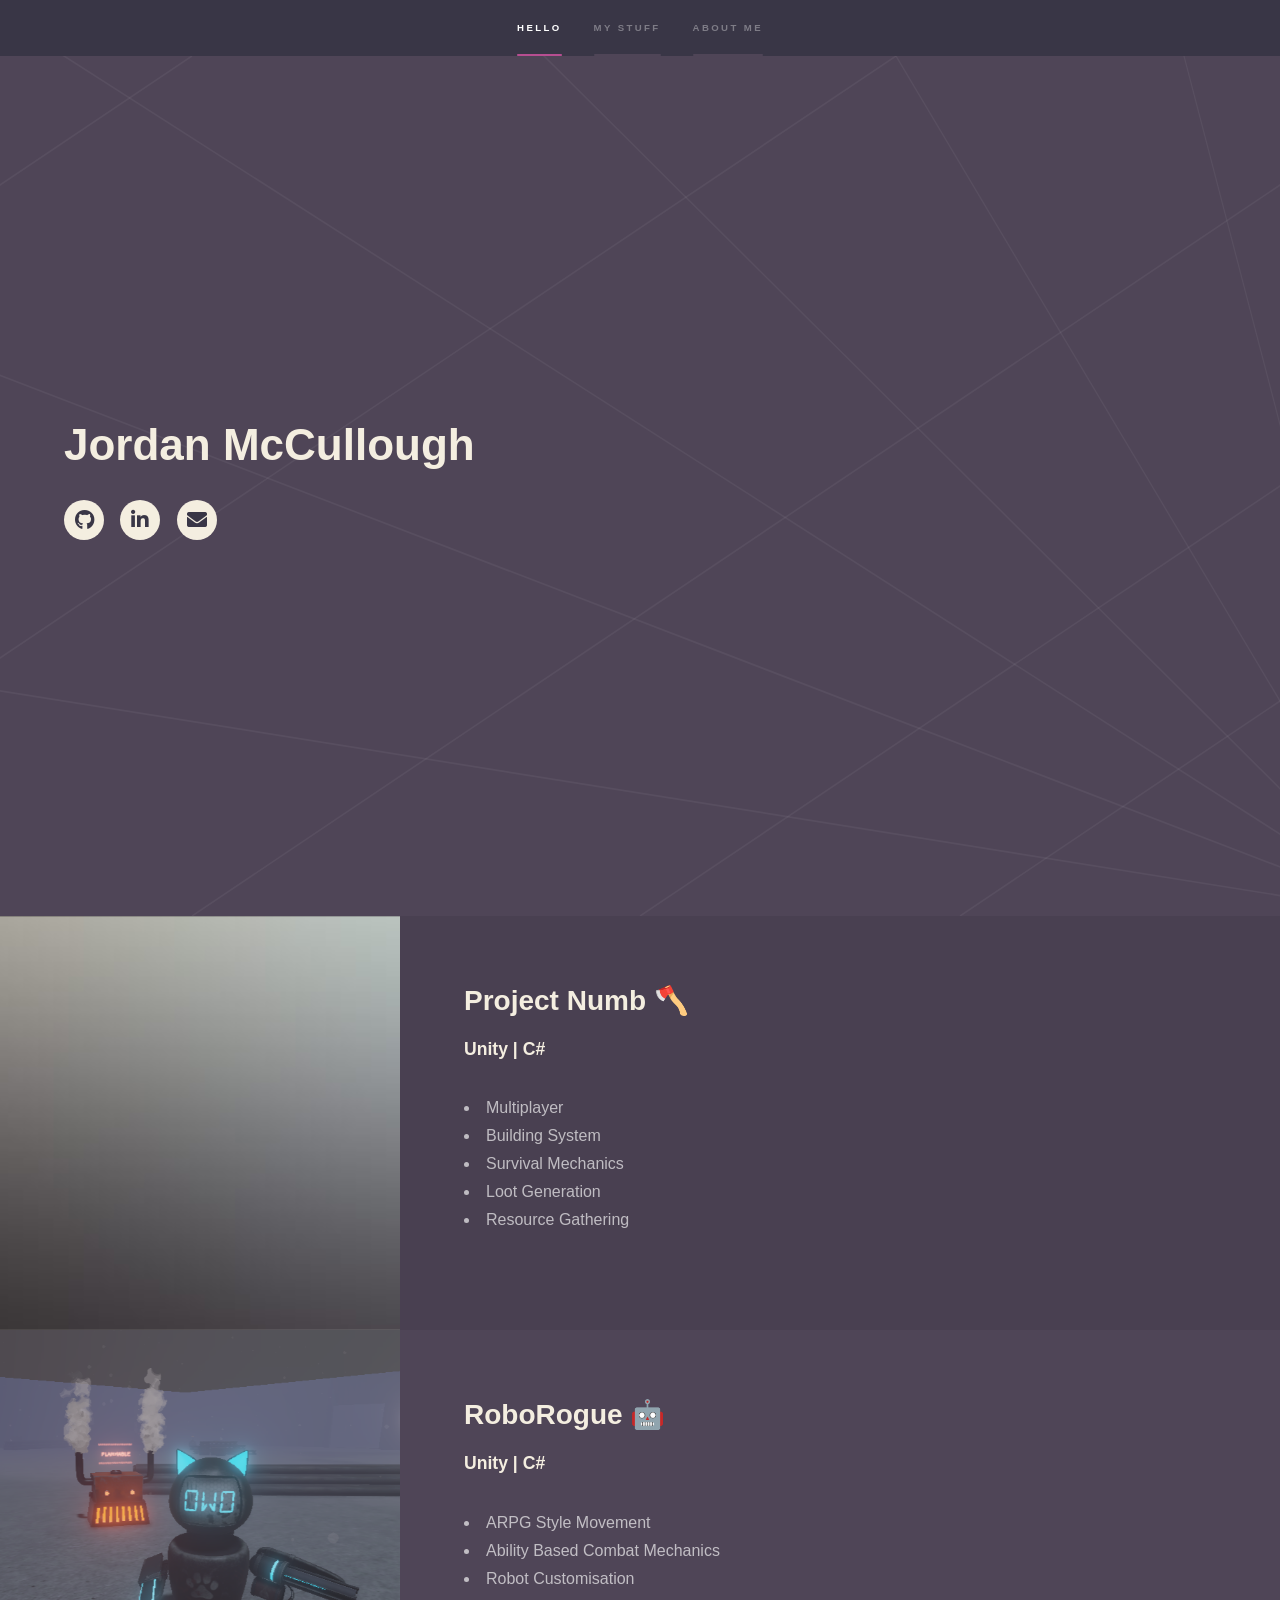
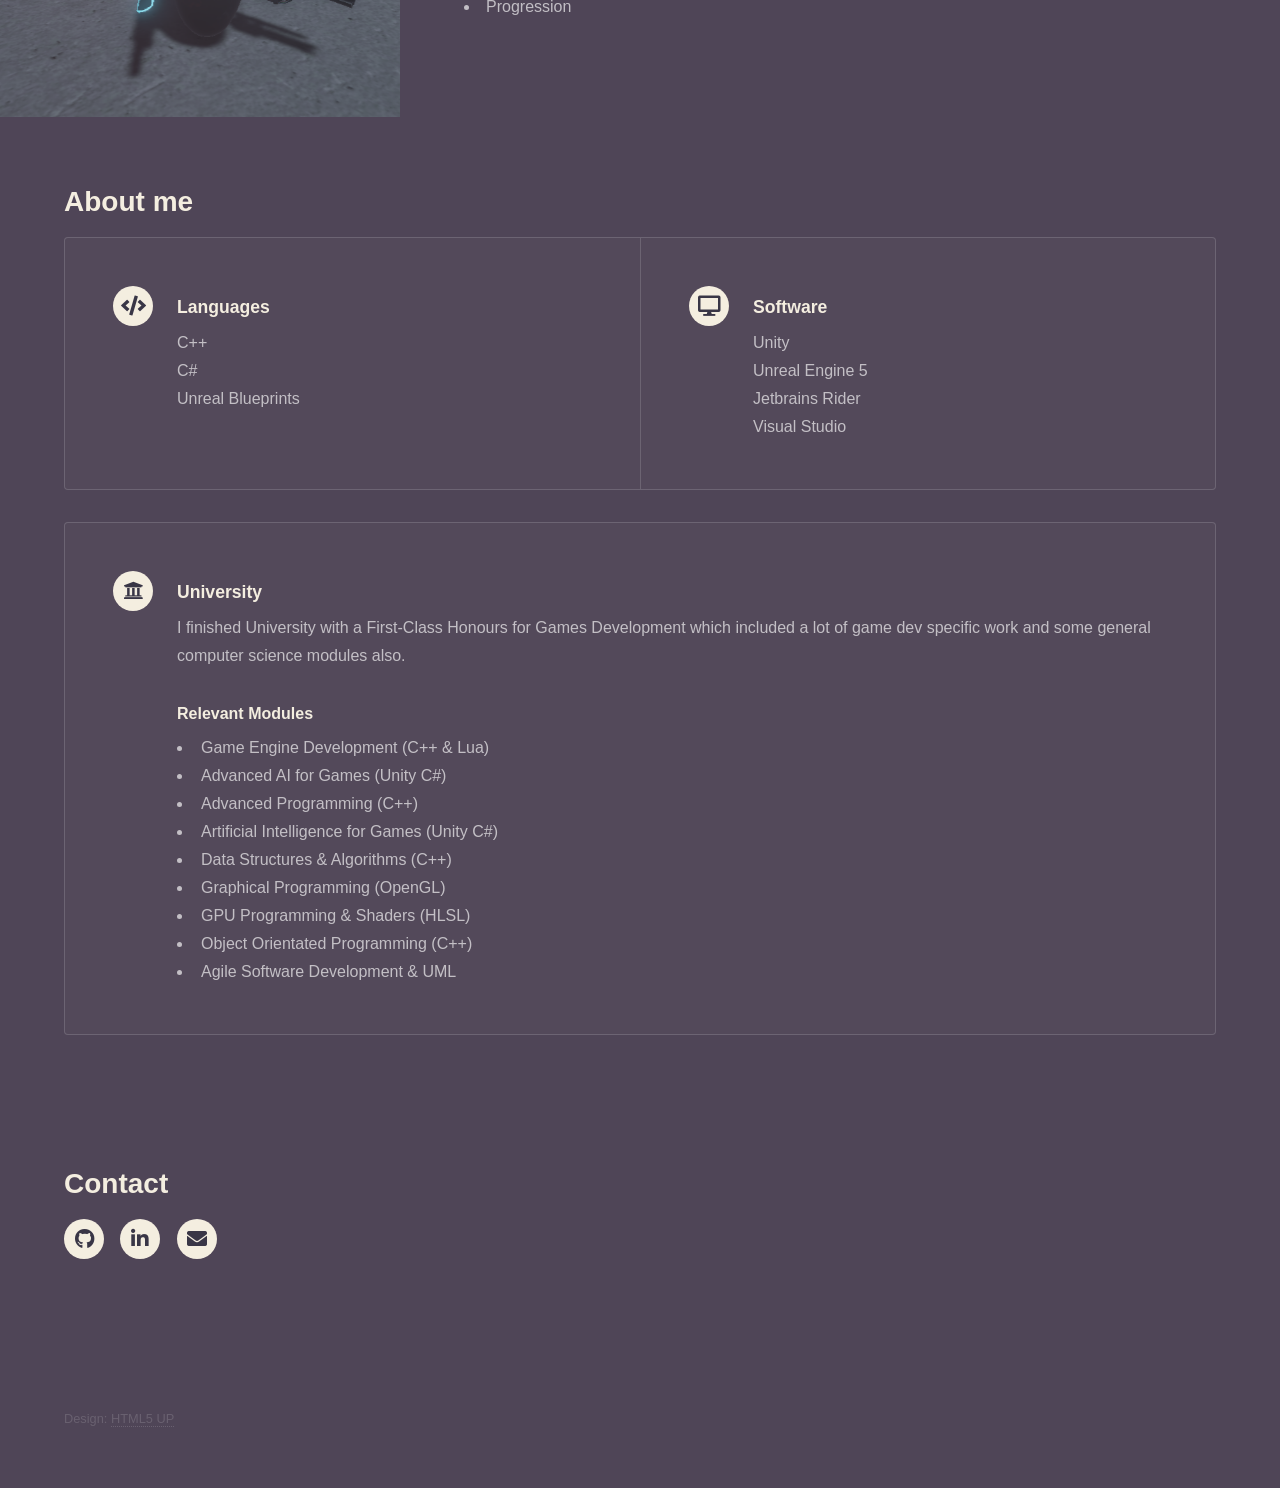
==== commit a30945a6: "removed old project, restructured stronger ones" ====
--- a/index.html
+++ b/index.html
@@ -40,28 +40,41 @@
 									<li><a href="https://www.linkedin.com/in/jordan-connect/" class="icon brands major fa-linkedin-in"><span class="label">LinkedIn</span></a></li>
 									<li><a href=mailto:"rau.connect@gmail.com" class="icon solid major fa-envelope"><span class="label">Email</span></a></li>
 								</ul>
-							<p> 
-								Hey hey, this is just a lil page to give a quick summary of the type of stuff I've worked on, some of which 
-								have public github repos. My github, LinkedIn and email can be found on the icons above and at the bottom of the page 😊
-								<br><br>
-								In case you don't want the email icon opening the default email client: rau.connect@gmail.com  
-							</p>
 						</div>
 					</section>
 
 				<!-- One -->
-					<section id="one" class="wrapper style2 spotlights">
-						<section>
+				<section id="one" class="wrapper style2 spotlights">
+					<section>
+						<a href="#" class="image"><img src="images/pic06.jpg" alt="" data-position="center center" /></a>
+						<div class="content">
+							<div class="inner">
+								<h2>Project Numb 🪓</h2>
+								<h3>Unity | C#</h3>
+								<p>
+									<li>Multiplayer</li>
+									<li>Building System</li>
+									<li>Survival Mechanics</li>
+									<li>Loot Generation</li>
+									<li>Resource Gathering</li>
+								</p>
+								<ul class="actions">
+									<!--<li><a href="mp_project.html" class="button">More info here :3</a></li>-->
+								</ul>
+							</div>
+						</div>
+					</section>
+					<section>
 							<a href="#" class="image"><img src="images/pic_roguelite_thumbnail.png" alt="" data-position="center center" /></a>
 							<div class="content">
 								<div class="inner">
-									<h2>Roguelite Game 🤖</h2>
+									<h2>RoboRogue 🤖</h2>
 									<h3>Unity | C#</h3>
 									<p>
-										This was done as part of a group project at university and the player is a little robot cat thing that destroys other more eviler robots.
-										My part involved making the usual player movement, player attacks, progression, game managers, enemy ai, enemy attacks, player customisation,
-										and some other stuff. I also made a prototype for random dungeon generation but it didn't make it in the end because there wasn't enough time
-										to make the art for it :c
+										<li>ARPG Style Movement</li>
+										<li>Ability Based Combat Mechanics</li>
+										<li>Robot Customisation</li>
+										<li>Progression</li>
 									</p>
 									<ul class="actions">
 										<!--<li><a href="roguelite_project.html" class="button">More info here :3</a></li>-->
@@ -69,86 +82,6 @@
 								</div>
 							</div>
 						</section>
-						<section>
-							<a href="#" class="image"><img src="images/pic06.jpg" alt="" data-position="center center" /></a>
-							<div class="content">
-								<div class="inner">
-									<h2>Survival Multiplayer Demo 🪓</h2>
-									<h3>Unity | C# | Fish-Networking</h3>
-									<p>
-										I made this originally to go alongside my disseration for final year uni, but I enjoy adding little features here and there 
-										as practice. The notable aspect of the project was transferring what I know to a multiplayer environment and worked on some
-										basic surival game features like loot generation, gathering, hunger/thirst etc. 
-									</p>
-									<ul class="actions">
-										<!--<li><a href="mp_project.html" class="button">More info here :3</a></li>-->
-									</ul>
-								</div>
-							</div>
-						</section>
-					
-						<section>
-							<a href="#" class="image"><img src="images/pic_spookygame_thumbnail.png" alt="" data-position="center center" /></a>
-							<div class="content">
-								<div class="inner">
-									<h2>Spooky Game Jam 🎃</h2>
-									<h3>Unity | C#</h3>
-									<p>
-										A short Unity project for a spooky game jam I participated in. The idea I had was to implement a system where
-										the player would take pictures of monsters to capture them inside images, the camera takes an image, 
-										captures the spooky dude (kills them) 😼 and prints a photo with some information attached.
-									</p>
-									<ul class="actions">
-										<!--<li><a href="spooky_project.html" class="button">More info here :3</a></li>-->
-									</ul>
-								</div>
-							</div>
-						</section>
-						<section>
-							<a href="#" class="image"><img src="images/pic_ratgame_thumbnail.png" alt="" data-position="center center" /></a>
-							<div class="content">
-								<div class="inner">
-									<h2>Rat Game Jam 🐭</h2>
-									<h3>Unity | C#</h3>
-									<p>
-										You run around a little island as an evil rat, shooting your rat poison at people and turning them intro
-										tiny rat minions. These lil rats follow you about and you can use them to cause a rat explosion or block enemy attacks. i love rats...
-									</p>
-									<ul class="actions">
-										<!--<li><a href="rat_project.html" class="button">More info here :3</a></li>-->
-									</ul>
-								</div>
-							</div>
-						</section>
-						<section>
-							<a href="#" class="image"><img src="images/pic_ghostgame_thumbnail.png" alt="" data-position="center center" /></a>
-							<div class="content">
-								<div class="inner">
-									<h2>Current Project 👻</h2>
-									<h3>Unreal Engine | Blueprints | C++</h3>
-									<p>
-										Currently I'm working on learning Unreal Engine by making a ghost hunting game, like Phasmophobia. So far I've been 
-										building the base Ghost AI, interactable objects, ghost events and the whole lights system where the ghost (or players) can turn on/off 
-										lights or the circuit breaker and stuff, it's also made to work in multiplayer too so that's pretty epic.
-										It's fun adding random mixamo fighting animations so the ghost appears and flying kicks people, there's a serious lack of martial arts in these games. 
-									</p>
-								</div>
-							</div>
-						</section>
-						<section>
-						<a href="#" class="image"><img src="images/pic_aidemo_thumbnail.png" alt="" data-position="center center" /></a>
-						<div class="content">
-							<div class="inner">
-								<h2>AI Demo</h2>
-								<h3>Unity | C#</h3>
-								<p>
-									I made this little AI demonstration for a university project where the bunny will set tasks based on current needs (hunger/thirst)
-									 or gather wood and build his house when those needs were at a satisfactory level. It should be said that this demo had to be designed
-									 using FSMs as per the course requirements but I have also done other projects with AI using behaviour trees, which I preferred using...🙊.
-								</p>
-							</div>
-						</div>
-					</section>
 					</section>
 					
 				</section>
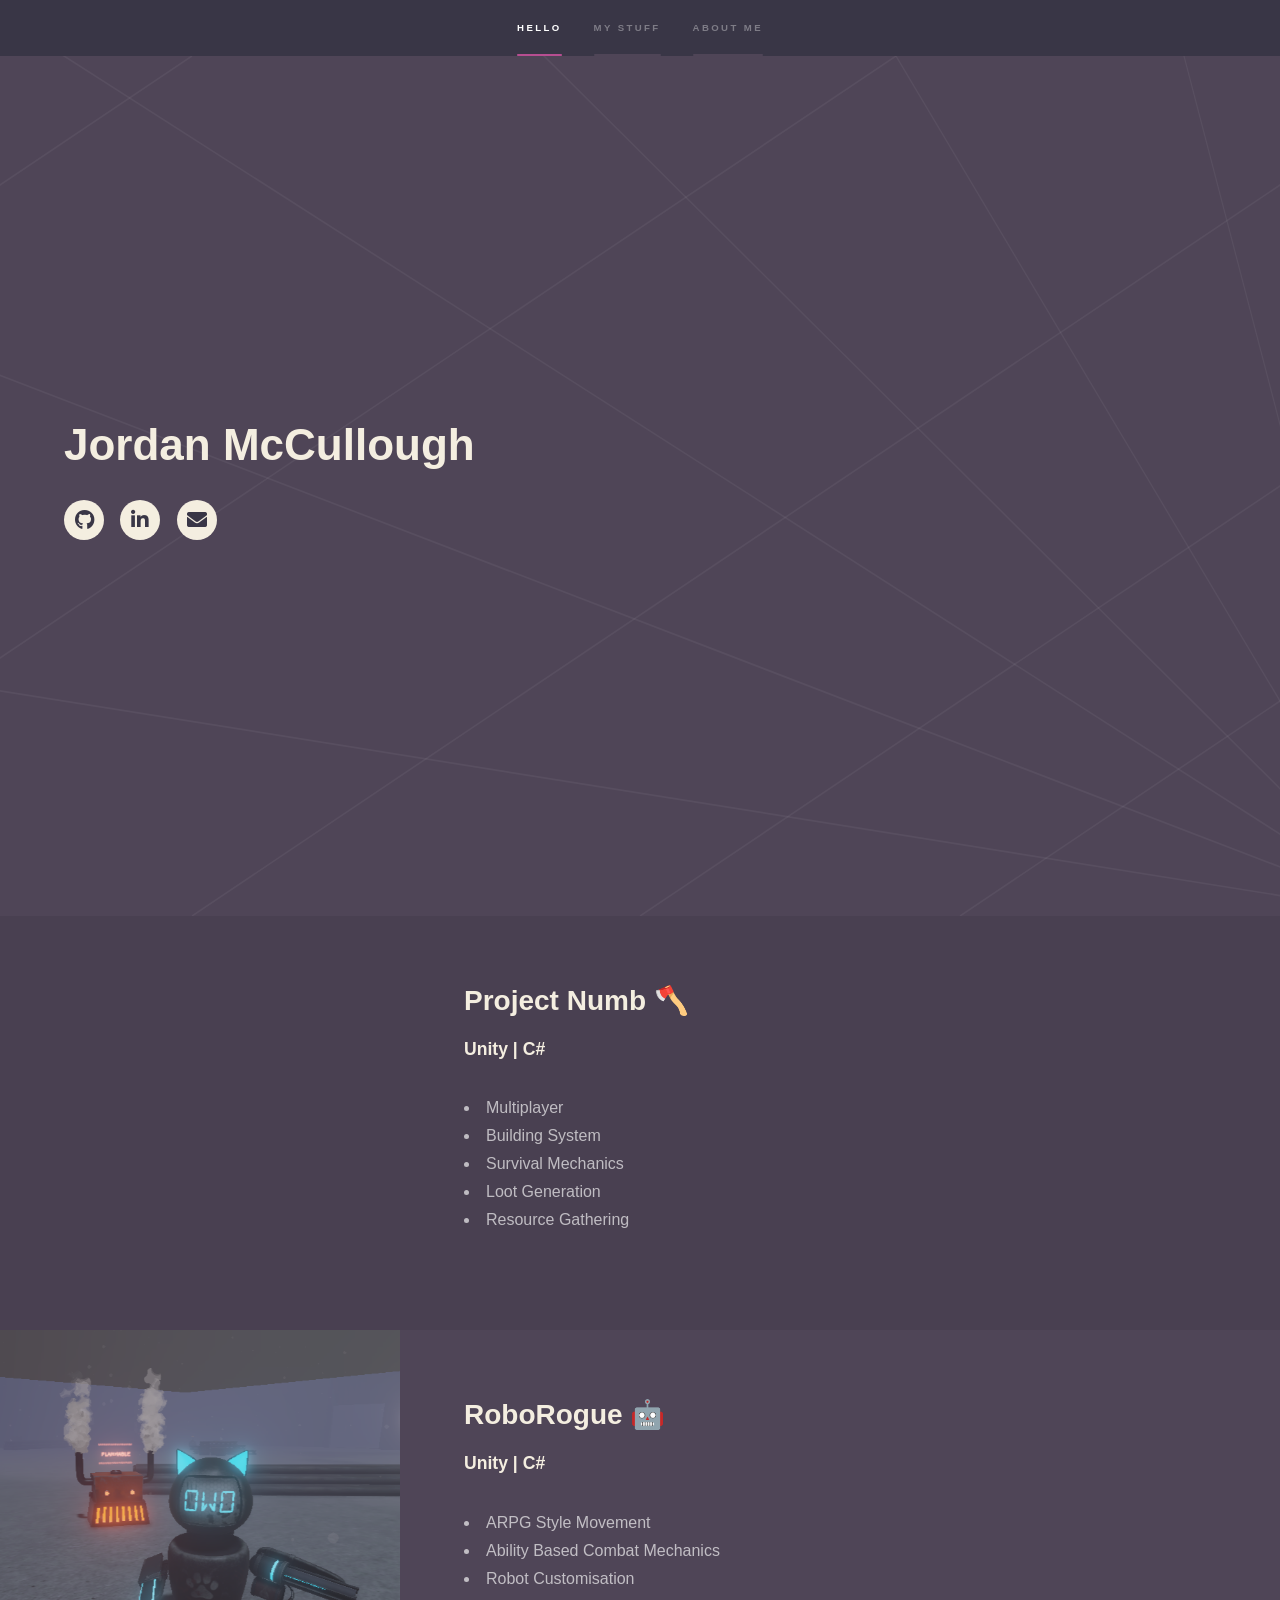
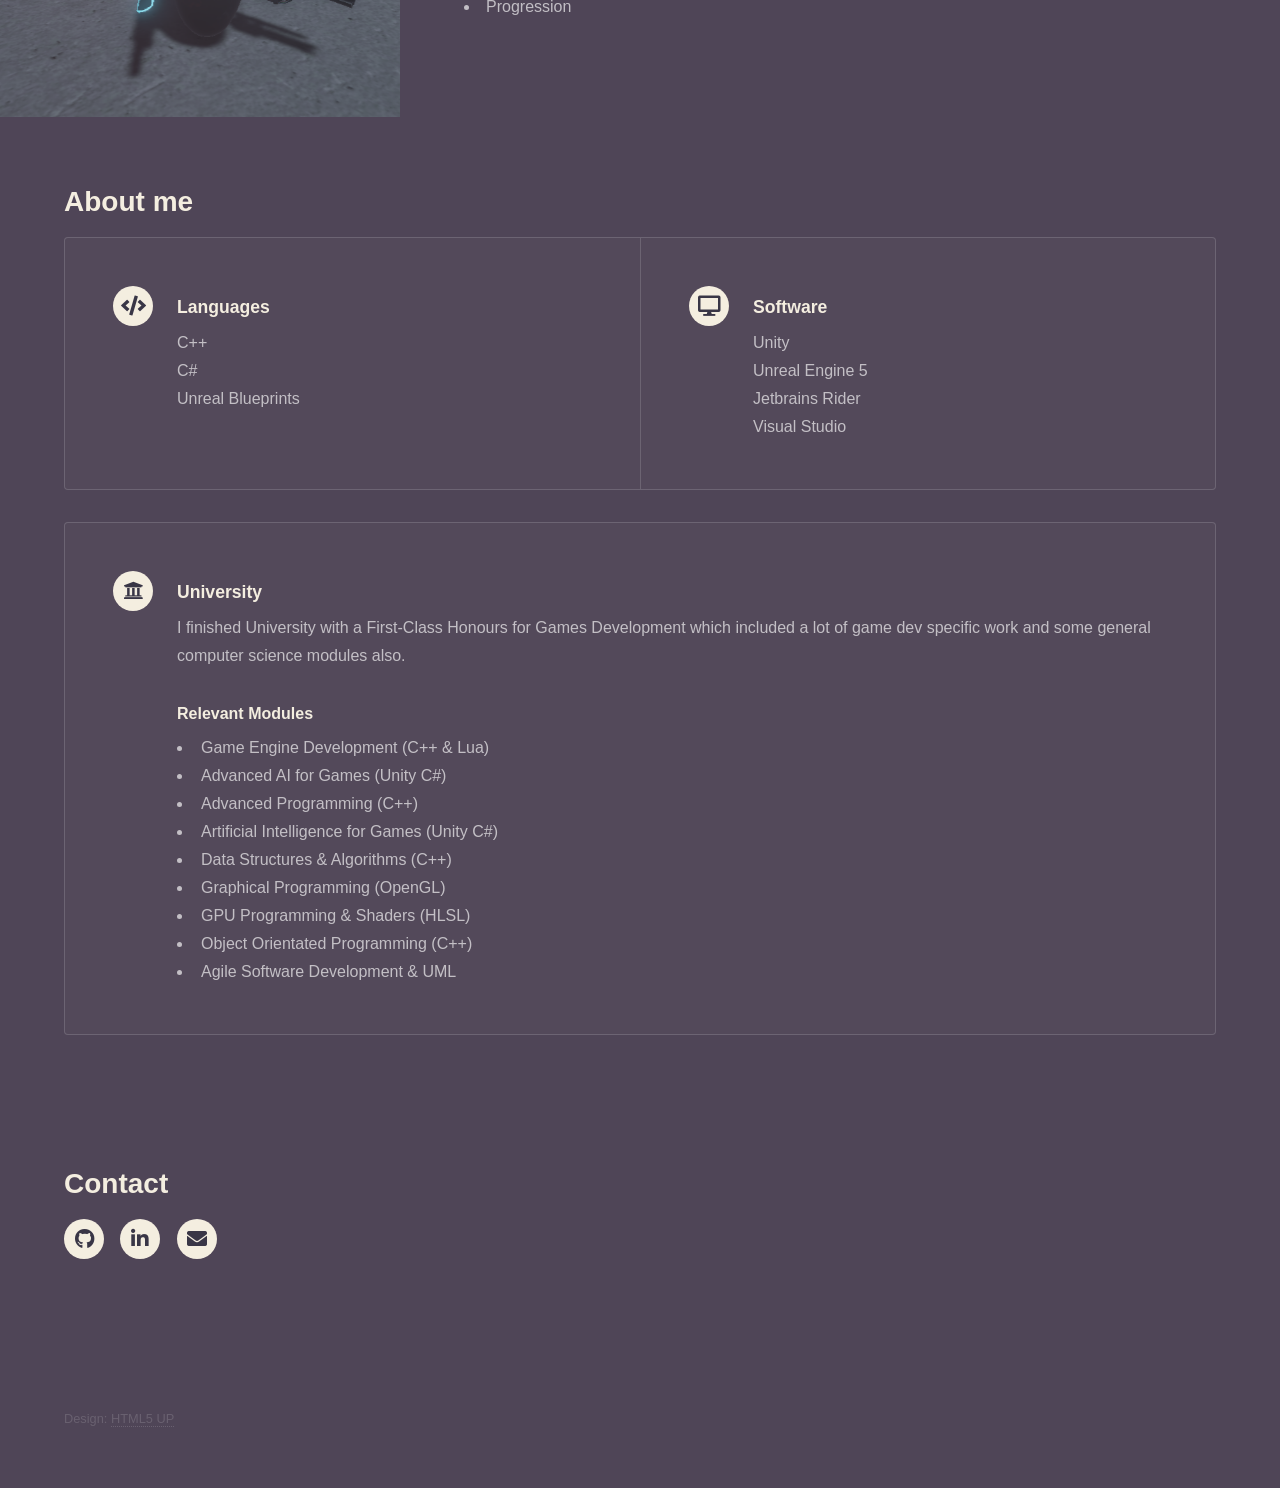
==== commit a9d754d3: "project numb thumbnail" ====
--- a/index.html
+++ b/index.html
@@ -46,7 +46,7 @@
 				<!-- One -->
 				<section id="one" class="wrapper style2 spotlights">
 					<section>
-						<a href="#" class="image"><img src="images/pic06.jpg" alt="" data-position="center center" /></a>
+						<a href="#" class="image"><img src="images/pic07.jpg" alt="" data-position="center center" /></a>
 						<div class="content">
 							<div class="inner">
 								<h2>Project Numb 🪓</h2>
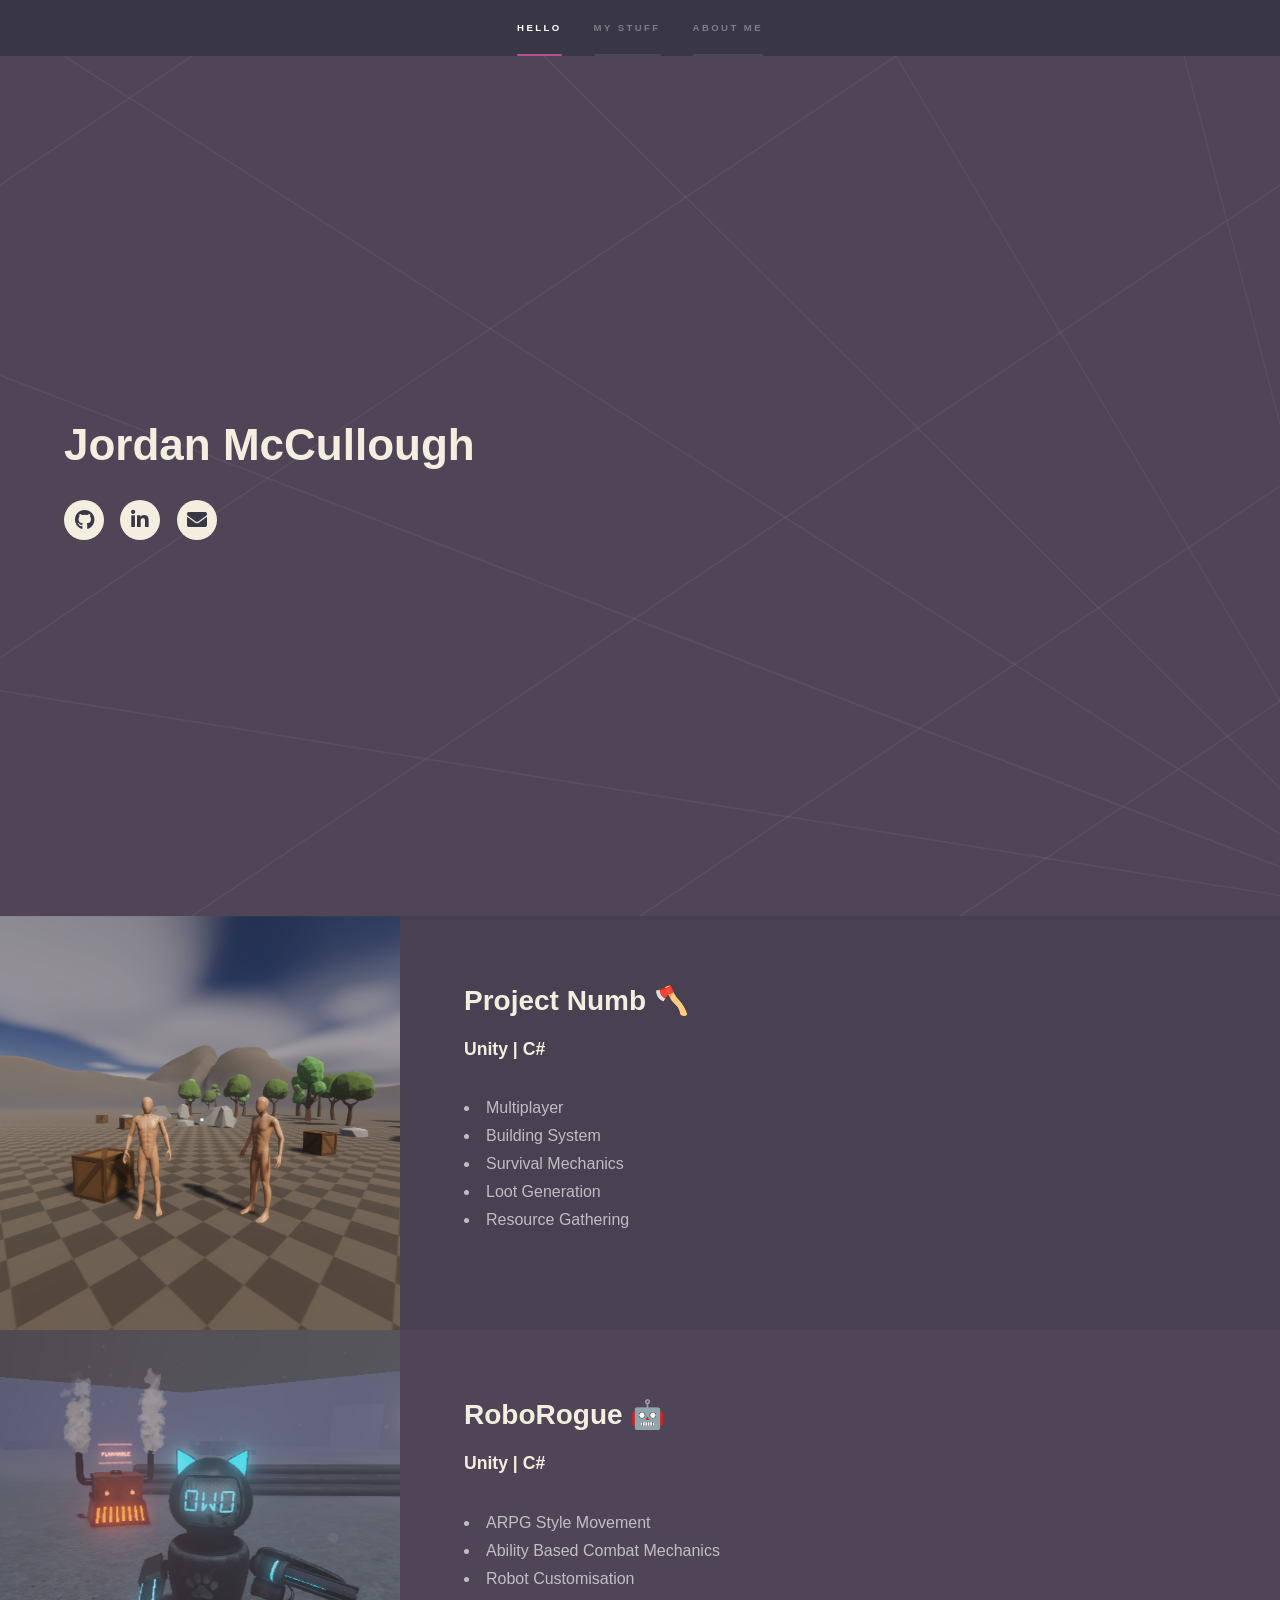
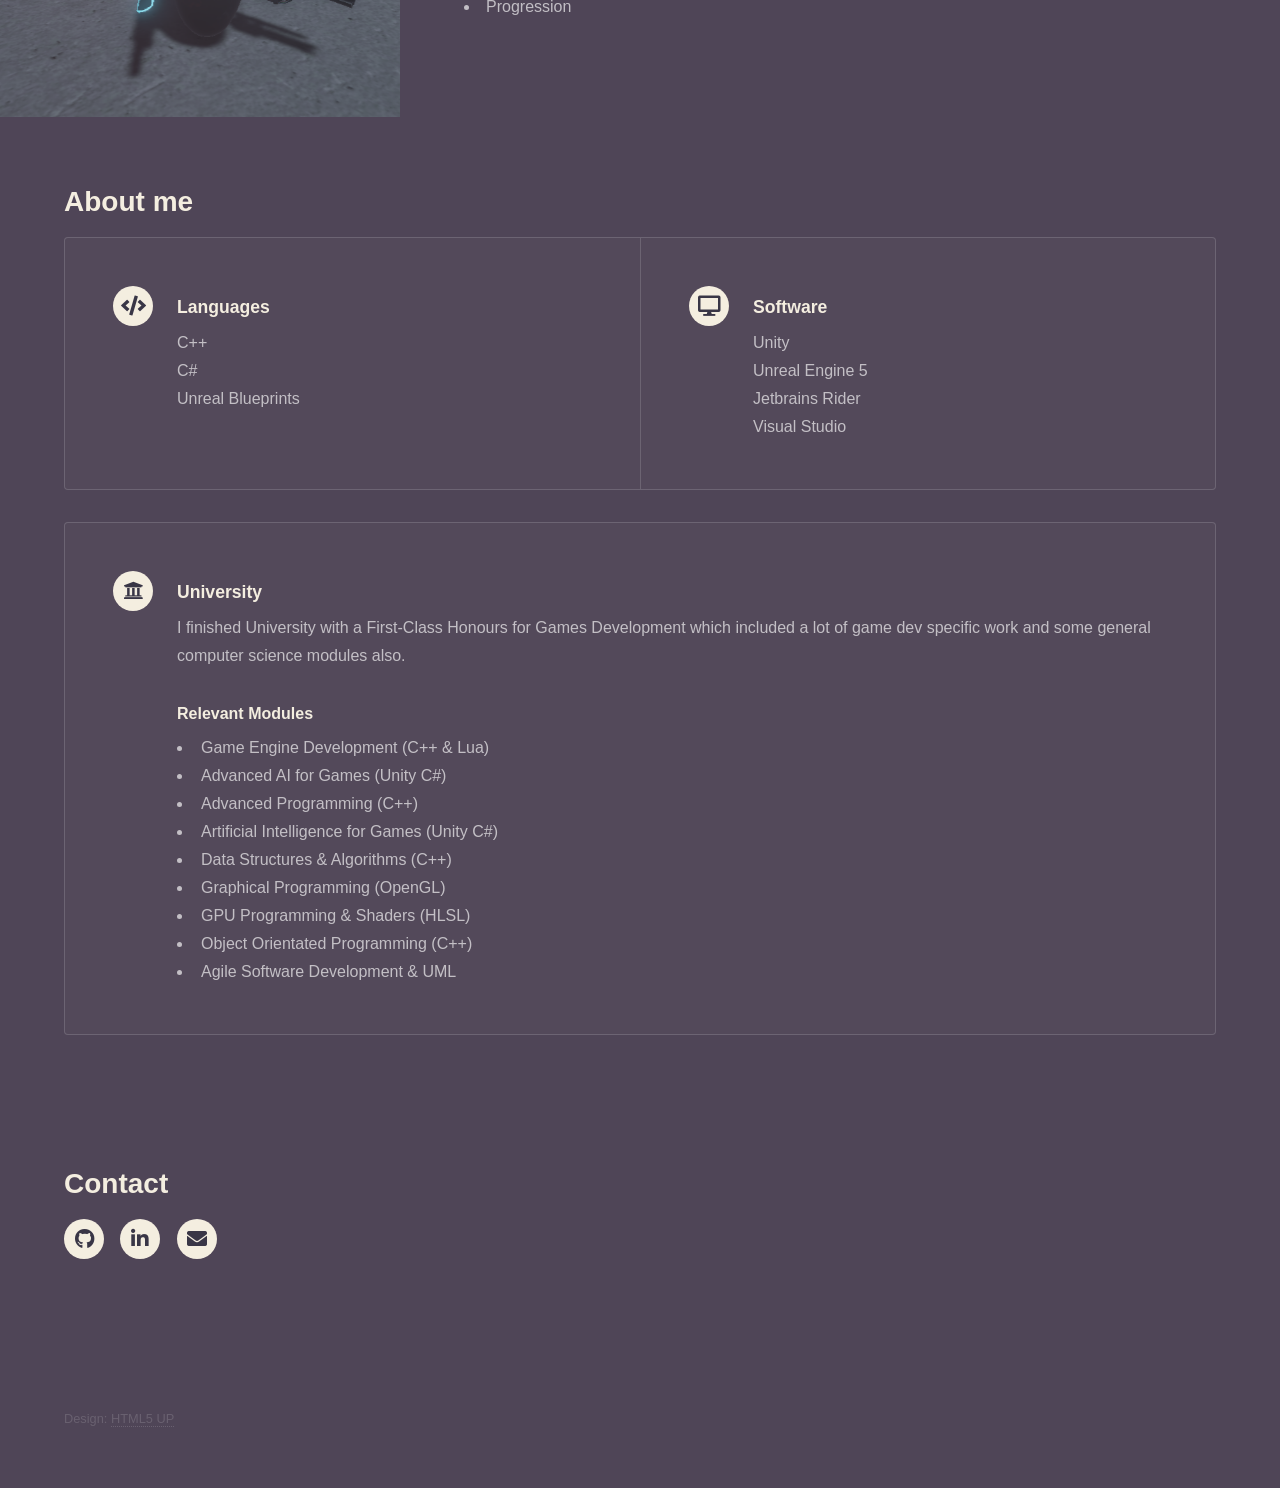
==== commit 77b138a2: "forgor file exstension :skull:" ====
--- a/index.html
+++ b/index.html
@@ -46,7 +46,7 @@
 				<!-- One -->
 				<section id="one" class="wrapper style2 spotlights">
 					<section>
-						<a href="#" class="image"><img src="images/pic07.jpg" alt="" data-position="center center" /></a>
+						<a href="#" class="image"><img src="images/pic07.png" alt="" data-position="center center" /></a>
 						<div class="content">
 							<div class="inner">
 								<h2>Project Numb 🪓</h2>
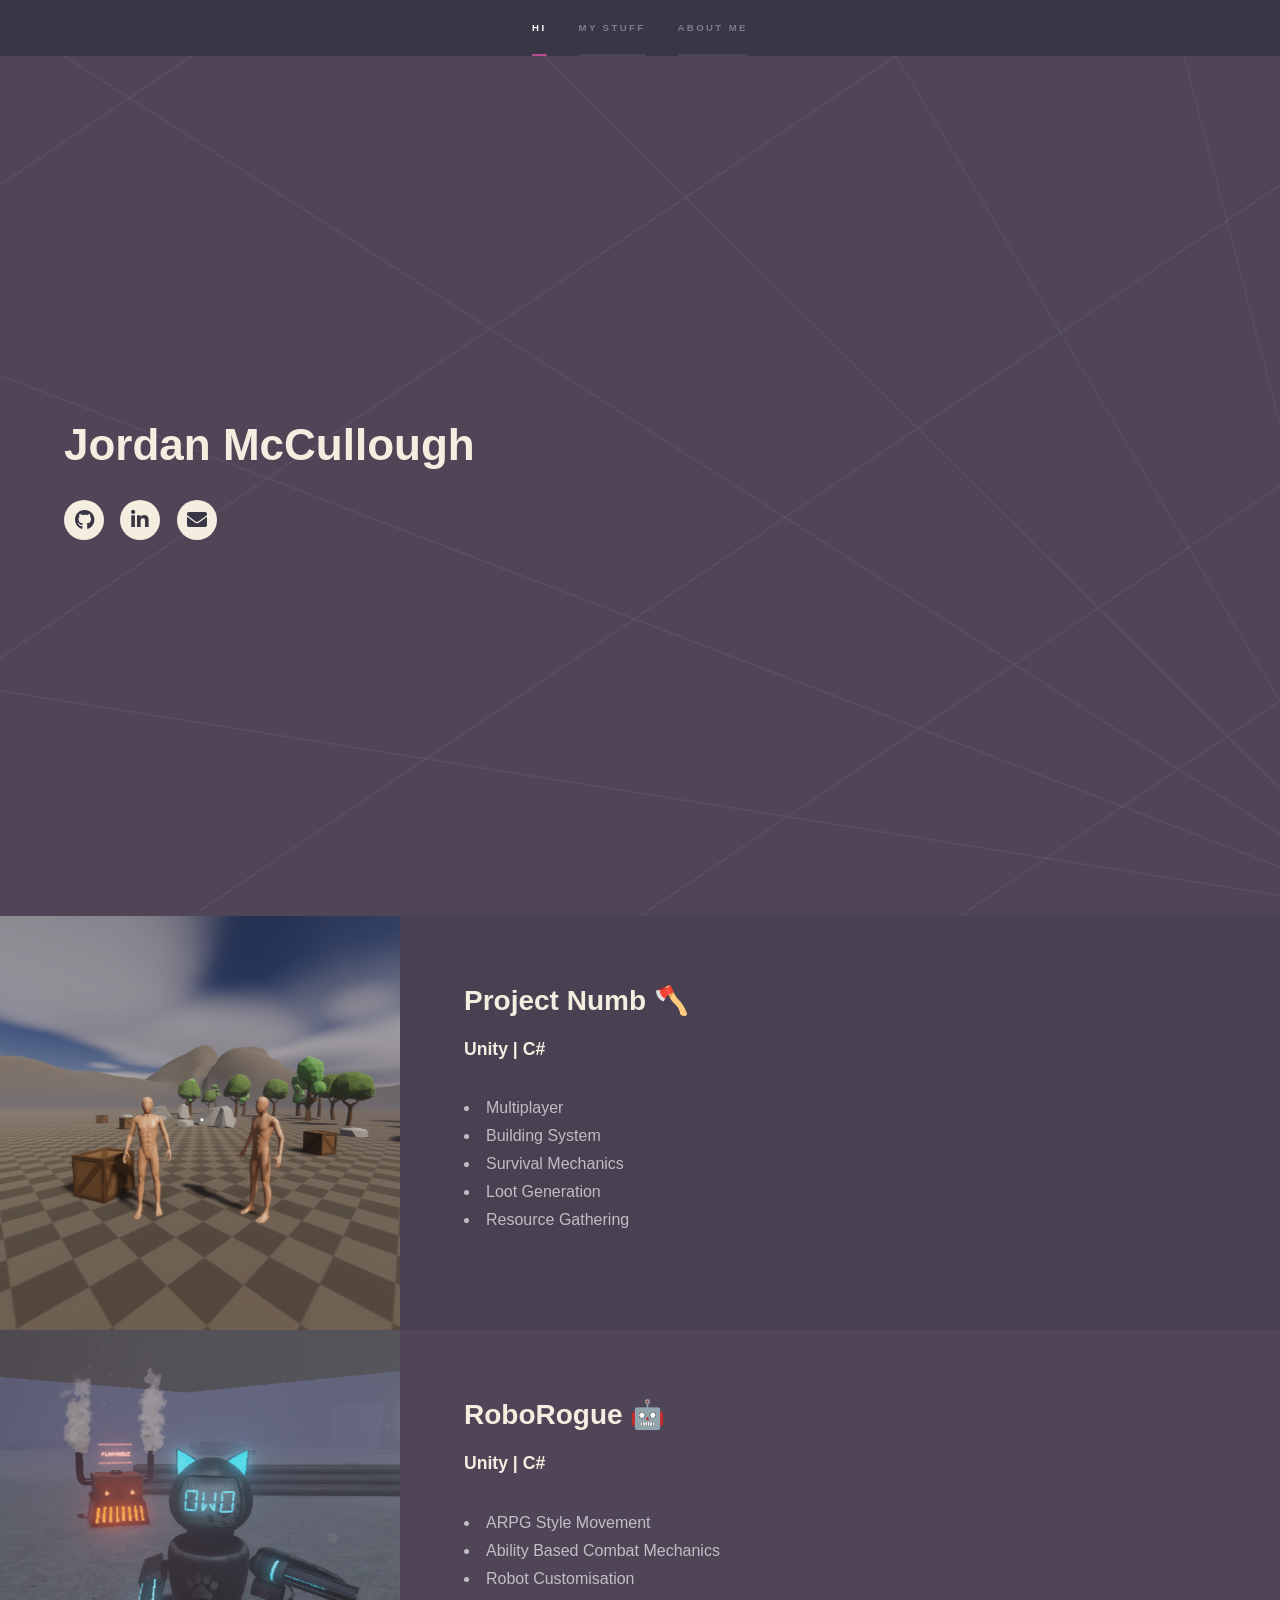
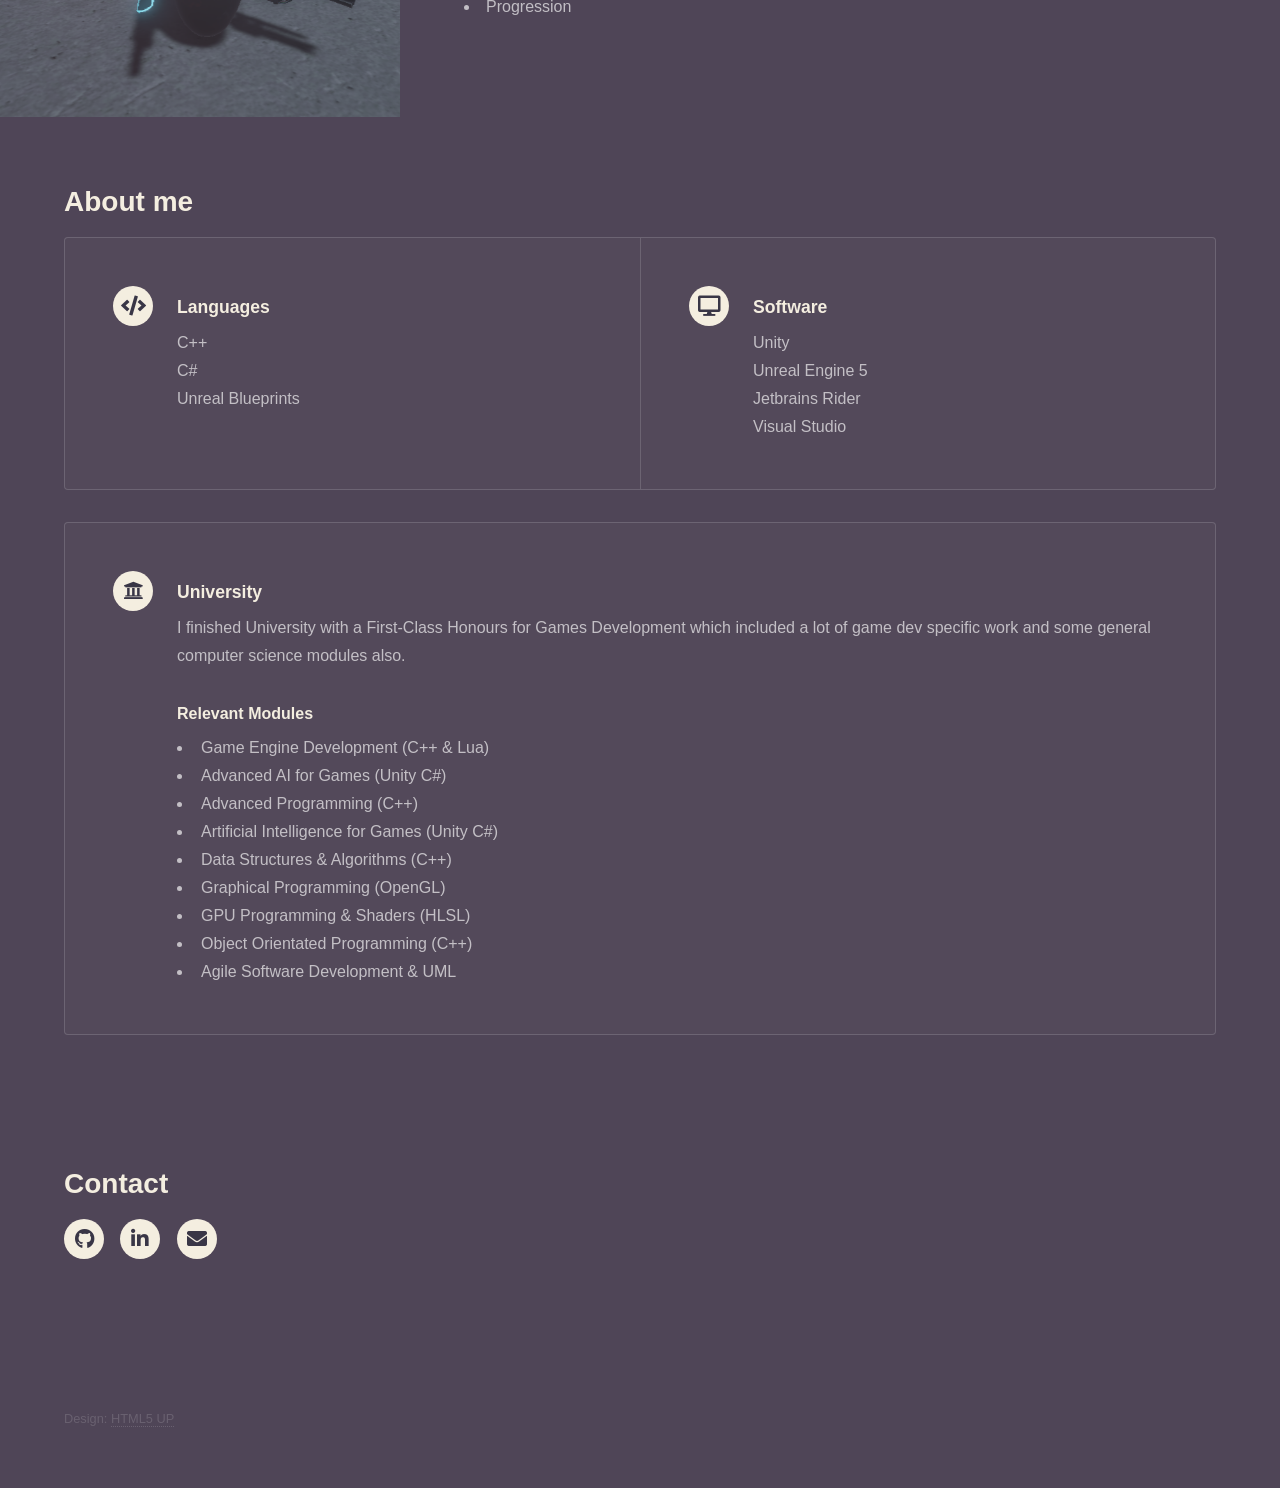
==== commit e4ec2fcf: "new" ====
--- a/index.html
+++ b/index.html
@@ -19,7 +19,7 @@
 				<div class="inner">
 					<nav>
 						<ul>
-							<li><a href="#intro">Hello</a></li>
+							<li><a href="#intro">Hi</a></li>
 							<li><a href="#one">My Stuff</a></li>
 							<li><a href="#two">About me</a></li>
 						</ul>
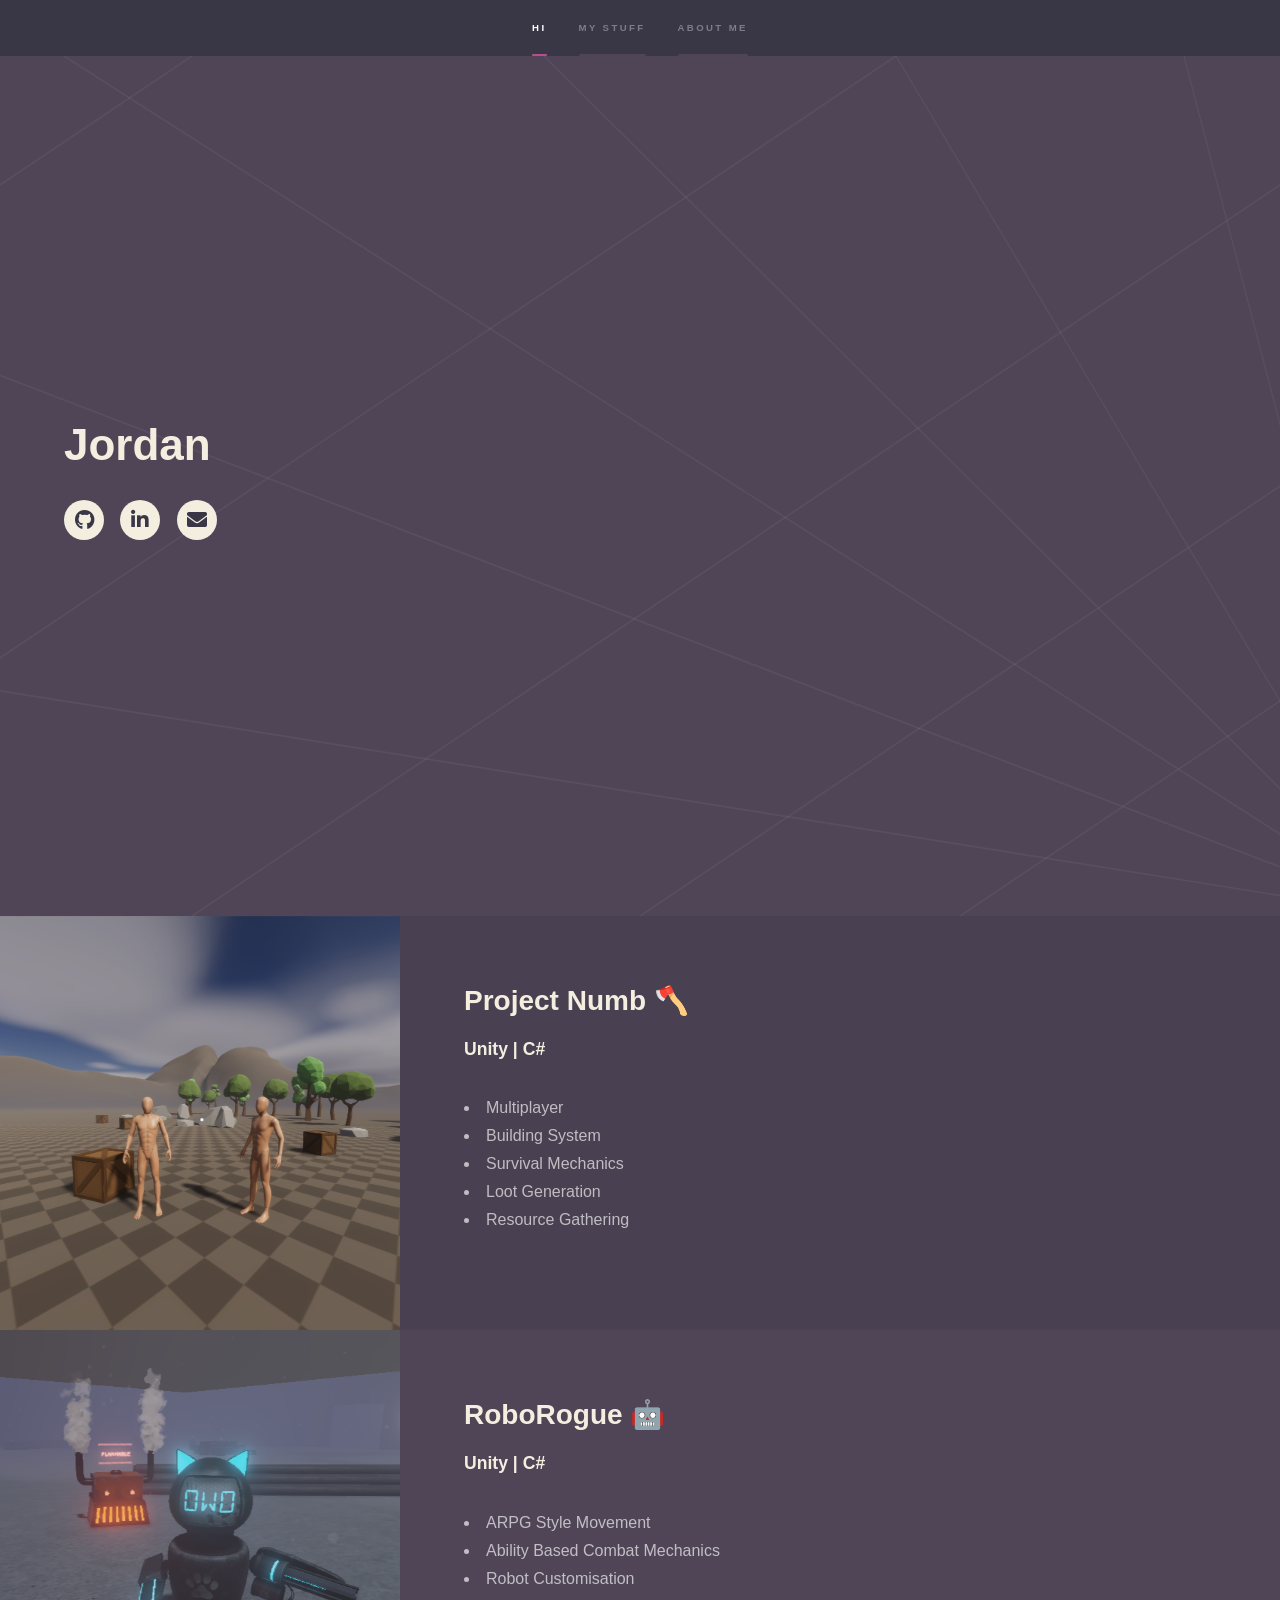
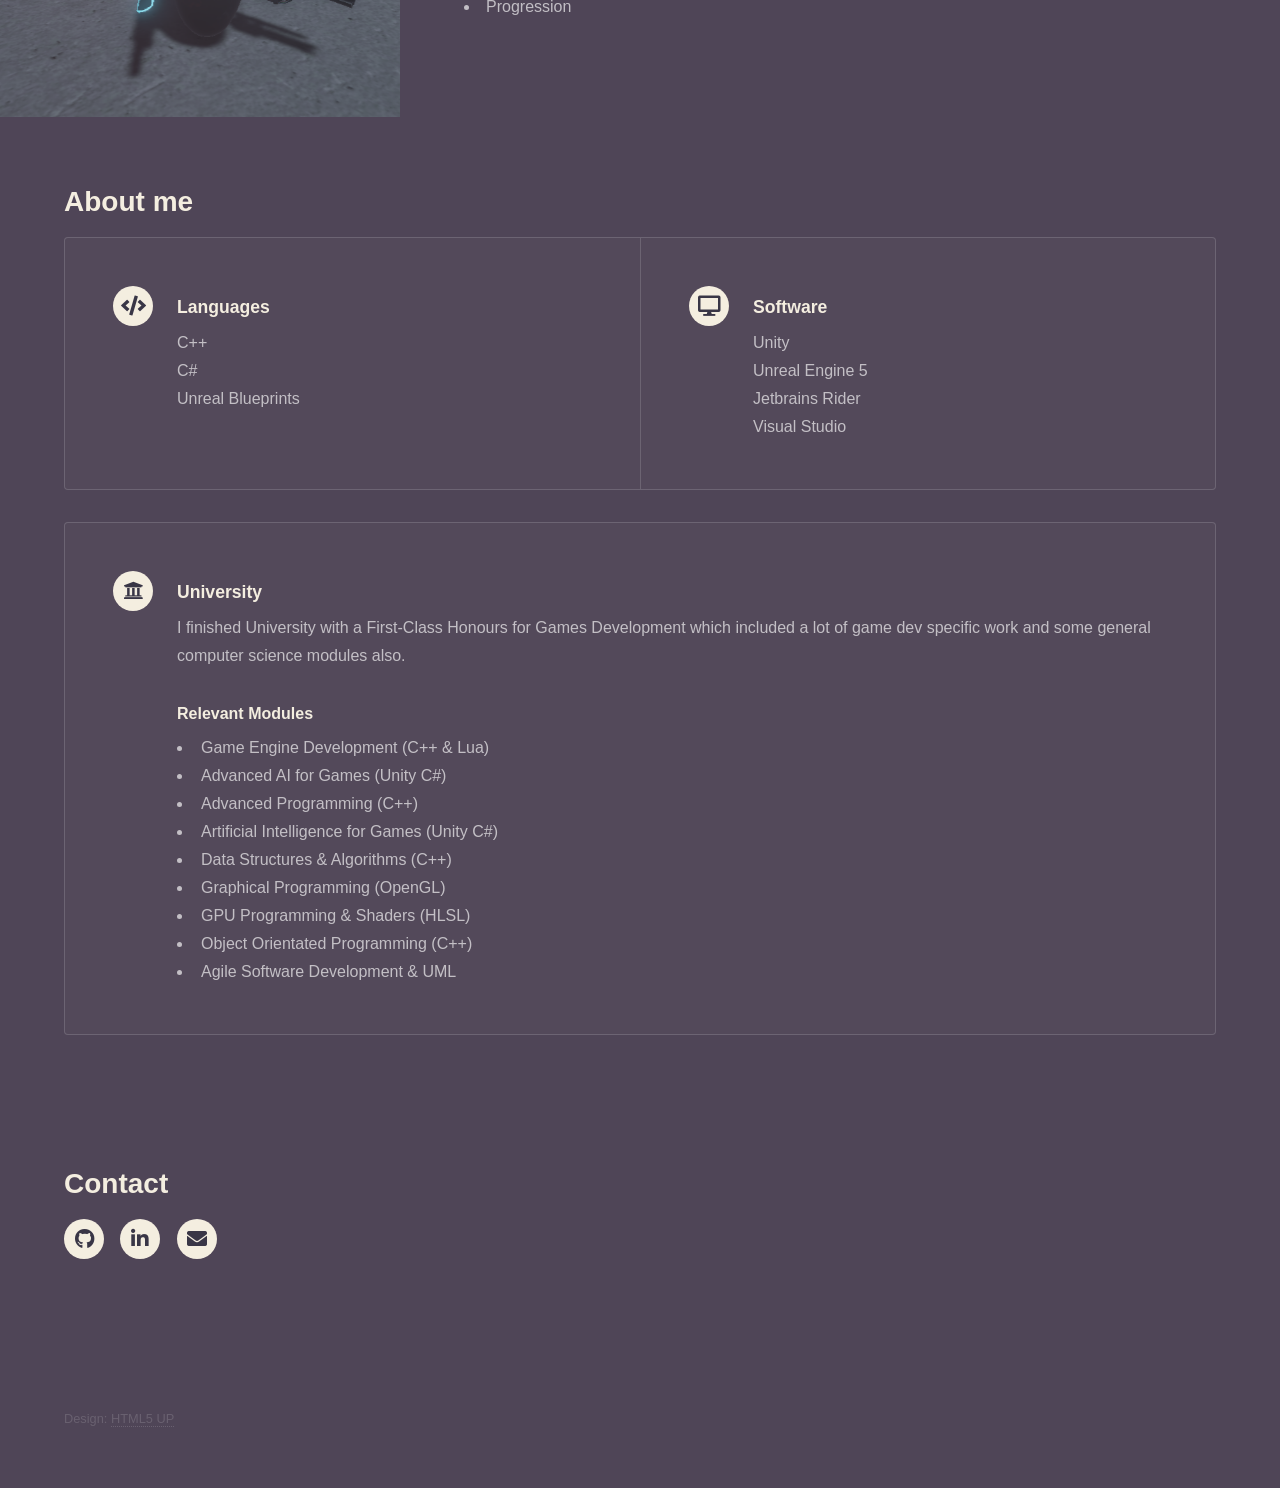
==== commit 096d4327: "Fix HTML encoding issues in index.html" ====
--- a/index.html
+++ b/index.html
@@ -33,12 +33,12 @@
 				<!-- Intro -->
 					<section id="intro" class="wrapper style1 fullscreen fade-up">
 						<div class="inner">
-							<h1>Jordan McCullough </h1>
+							<h1>Jordan</h1>
 							<meta property="og:image" content="images/pic_roguelite_thumbnail.png"/>
 							<ul class="icons">
 									<li><a href="https://github.com/rau-git" class="icon brands major fa-github"><span class="label">GitHub</span></a></li>
-									<li><a href="https://www.linkedin.com/in/jordan-connect/" class="icon brands major fa-linkedin-in"><span class="label">LinkedIn</span></a></li>
-									<li><a href=mailto:"rau.connect@gmail.com" class="icon solid major fa-envelope"><span class="label">Email</span></a></li>
+									<li><a href="" class="icon brands major fa-linkedin-in"><span class="label">LinkedIn</span></a></li>
+									<li><a href=mailto:"" class="icon solid major fa-envelope"><span class="label">Email</span></a></li>
 								</ul>
 						</div>
 					</section>
@@ -143,8 +143,8 @@
 							<h2>Contact</h2>
 								<ul class="icons">
 									<li><a href="https://github.com/rau-git" class="icon brands major fa-github"><span class="label">GitHub</span></a></li>
-									<li><a href="https://www.linkedin.com/in/jordan-connect/" class="icon brands major fa-linkedin-in"><span class="label">LinkedIn</span></a></li>
-									<li><a href=mailto:"rau.connect@gmail.com" class="icon solid major fa-envelope"><span class="label">Email</span></a></li>
+									<li><a href="" class="icon brands major fa-linkedin-in"><span class="label">LinkedIn</span></a></li>
+									<li><a href=mailto:"" class="icon solid major fa-envelope"><span class="label">Email</span></a></li>
 								</ul>
 							</section>
 						</div>
@@ -171,4 +171,4 @@
 			<script src="assets/js/main.js"></script>
 
 	</body>
-</html>+</html>
